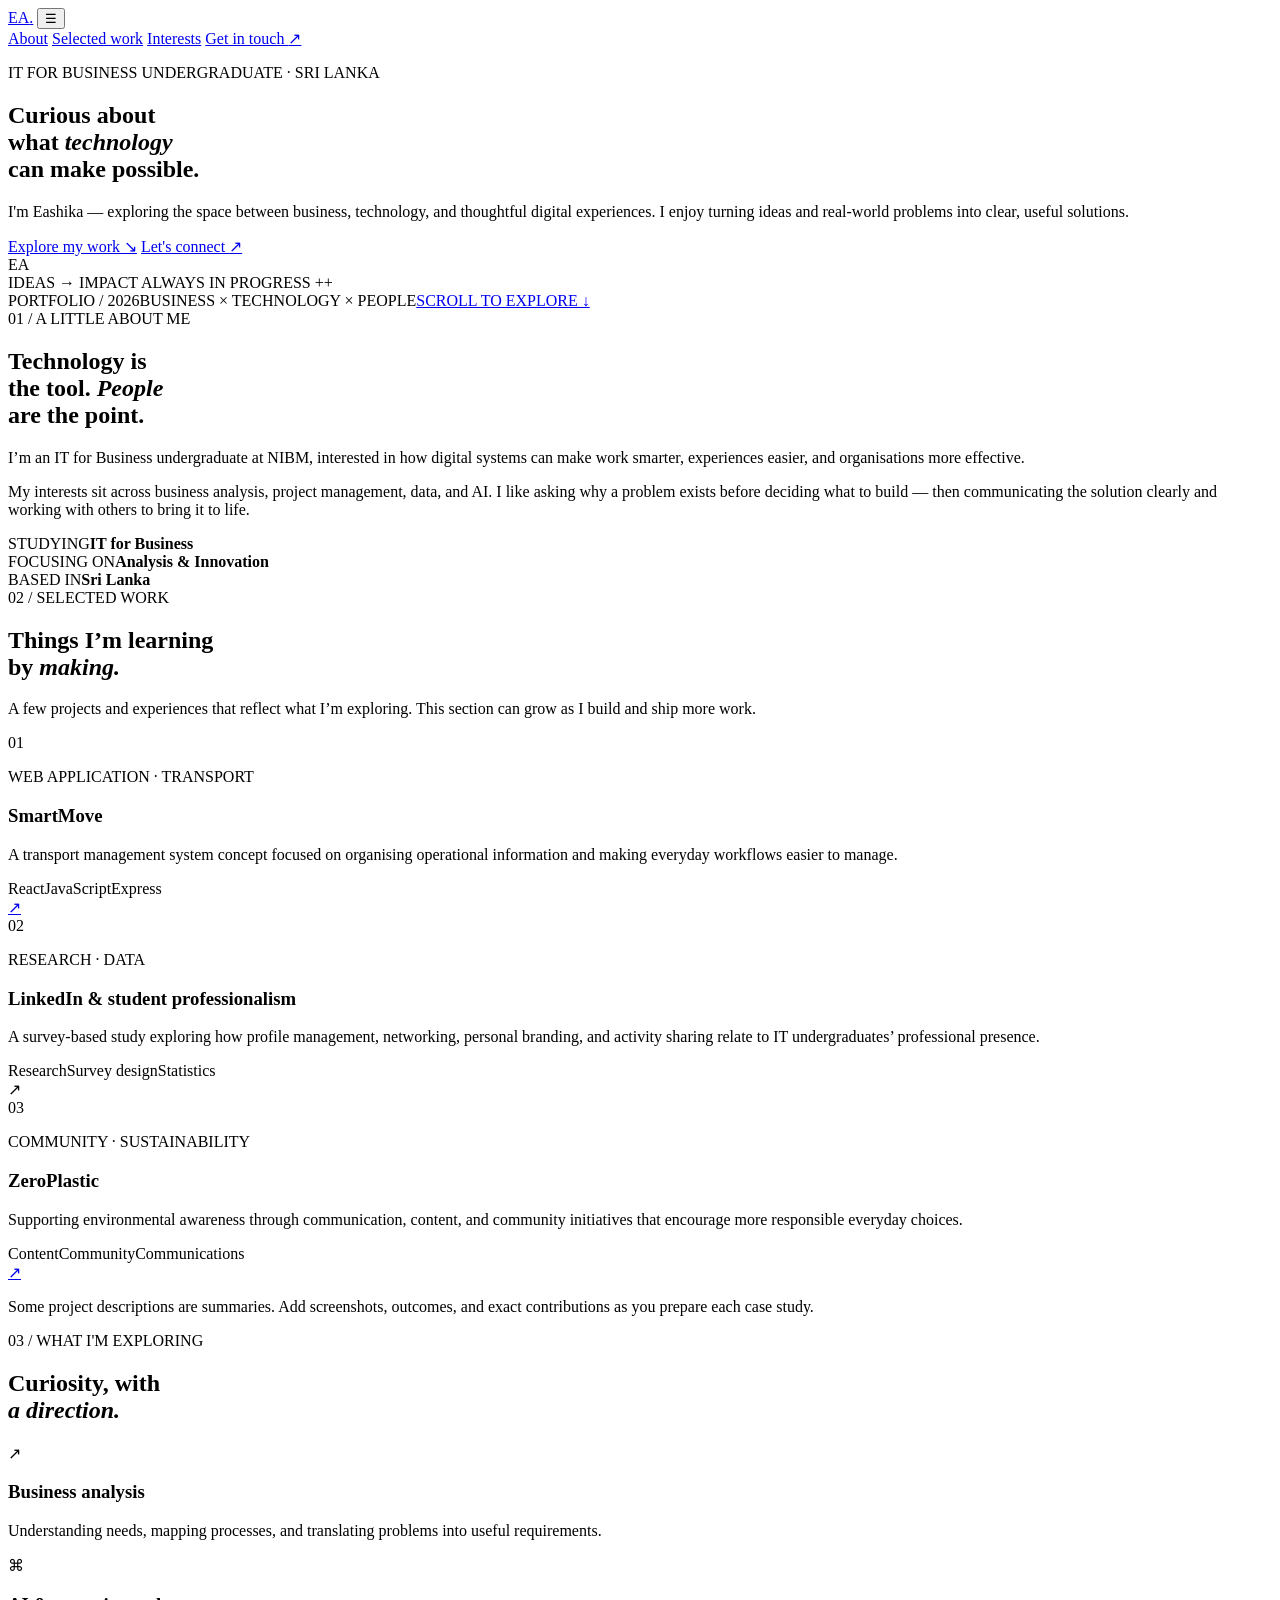
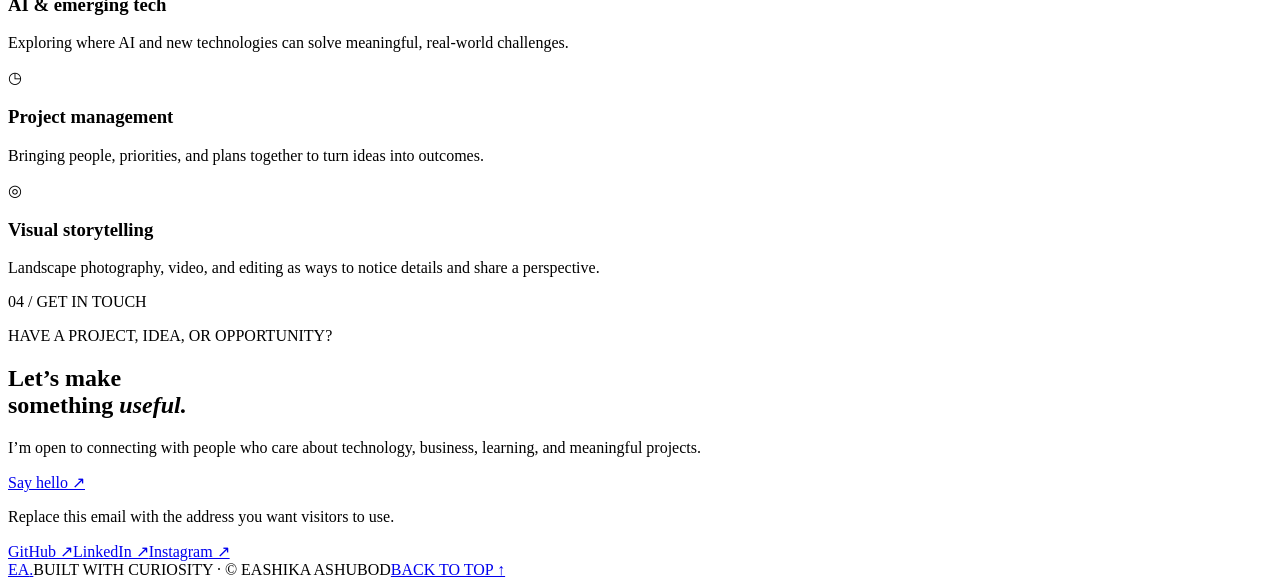
==== index.html @ b68f8e6a "Create portfolio homepage" ====
<!doctype html>
<html lang="en">
<head>
  <meta charset="UTF-8" />
  <meta name="viewport" content="width=device-width, initial-scale=1.0" />
  <meta name="theme-color" content="#101010" />
  <meta name="description" content="Eashika Ashubod — IT for Business undergraduate exploring business analysis, AI, project management, and digital experiences." />
  <title>Eashika Ashubod — Portfolio</title>
  <link rel="preconnect" href="https://fonts.googleapis.com">
  <link rel="preconnect" href="https://fonts.gstatic.com" crossorigin>
  <link href="https://fonts.googleapis.com/css2?family=DM+Mono:wght@400;500&family=Manrope:wght@400;500;600;700;800&display=swap" rel="stylesheet">
  <link rel="stylesheet" href="style.css" />
</head>
<body>
  <header class="site-header">
    <a class="brand" href="#home" aria-label="Eashika Ashubod home">EA<span>.</span></a>
    <button class="menu-toggle" aria-label="Toggle navigation" aria-expanded="false">☰</button>
    <nav class="nav" aria-label="Main navigation">
      <a href="#about">About</a>
      <a href="#work">Selected work</a>
      <a href="#interests">Interests</a>
      <a class="nav-contact" href="#contact">Get in touch <span>↗</span></a>
    </nav>
  </header>

  <main>
    <section class="hero section" id="home">
      <div class="hero-copy">
        <p class="eyebrow"><span class="status-dot"></span> IT FOR BUSINESS UNDERGRADUATE · SRI LANKA</p>
        <h1>Curious about<br>what <em>technology</em><br>can make possible.</h1>
        <p class="hero-intro">I'm Eashika — exploring the space between business, technology, and thoughtful digital experiences. I enjoy turning ideas and real-world problems into clear, useful solutions.</p>
        <div class="hero-actions">
          <a class="button button-light" href="#work">Explore my work <span>↘</span></a>
          <a class="text-link" href="#contact">Let's connect <span>↗</span></a>
        </div>
      </div>
      <div class="hero-visual" aria-label="Abstract graphic representing ideas and technology">
        <div class="visual-grid"></div>
        <div class="orbit orbit-one"></div>
        <div class="orbit orbit-two"></div>
        <div class="visual-core"><span>EA</span></div>
        <span class="visual-label label-top">IDEAS → IMPACT</span>
        <span class="visual-label label-bottom">ALWAYS IN PROGRESS</span>
        <span class="cross cross-a">+</span><span class="cross cross-b">+</span>
      </div>
      <div class="hero-footer"><span>PORTFOLIO / 2026</span><span>BUSINESS × TECHNOLOGY × PEOPLE</span><a href="#about">SCROLL TO EXPLORE ↓</a></div>
    </section>

    <section class="about section" id="about">
      <div class="section-kicker"><span>01</span> / A LITTLE ABOUT ME</div>
      <div class="about-layout">
        <h2>Technology is<br>the tool. <em>People</em><br>are the point.</h2>
        <div class="about-text">
          <p class="lead">I’m an IT for Business undergraduate at NIBM, interested in how digital systems can make work smarter, experiences easier, and organisations more effective.</p>
          <p>My interests sit across business analysis, project management, data, and AI. I like asking why a problem exists before deciding what to build — then communicating the solution clearly and working with others to bring it to life.</p>
          <div class="facts">
            <div><span>STUDYING</span><strong>IT for Business</strong></div>
            <div><span>FOCUSING ON</span><strong>Analysis &amp; Innovation</strong></div>
            <div><span>BASED IN</span><strong>Sri Lanka</strong></div>
          </div>
        </div>
      </div>
    </section>

    <section class="work section" id="work">
      <div class="section-kicker"><span>02</span> / SELECTED WORK</div>
      <div class="section-heading">
        <h2>Things I’m learning<br>by <em>making.</em></h2>
        <p>A few projects and experiences that reflect what I’m exploring. This section can grow as I build and ship more work.</p>
      </div>
      <div class="project-list">
        <article class="project">
          <div class="project-number">01</div>
          <div class="project-content"><p class="project-type">WEB APPLICATION · TRANSPORT</p><h3>SmartMove</h3><p>A transport management system concept focused on organising operational information and making everyday workflows easier to manage.</p><div class="tags"><span>React</span><span>JavaScript</span><span>Express</span></div></div>
          <a class="project-link" href="https://github.com/Eashikaashu/SMART-MOVE" target="_blank" rel="noreferrer" aria-label="View SmartMove on GitHub">↗</a>
        </article>
        <article class="project">
          <div class="project-number">02</div>
          <div class="project-content"><p class="project-type">RESEARCH · DATA</p><h3>LinkedIn &amp; student professionalism</h3><p>A survey-based study exploring how profile management, networking, personal branding, and activity sharing relate to IT undergraduates’ professional presence.</p><div class="tags"><span>Research</span><span>Survey design</span><span>Statistics</span></div></div>
          <span class="project-link project-mark" aria-hidden="true">↗</span>
        </article>
        <article class="project">
          <div class="project-number">03</div>
          <div class="project-content"><p class="project-type">COMMUNITY · SUSTAINABILITY</p><h3>ZeroPlastic</h3><p>Supporting environmental awareness through communication, content, and community initiatives that encourage more responsible everyday choices.</p><div class="tags"><span>Content</span><span>Community</span><span>Communications</span></div></div>
          <a class="project-link" href="https://www.linkedin.com/" target="_blank" rel="noreferrer" aria-label="Visit LinkedIn">↗</a>
        </article>
      </div>
      <p class="small-note">Some project descriptions are summaries. Add screenshots, outcomes, and exact contributions as you prepare each case study.</p>
    </section>

    <section class="interests section" id="interests">
      <div class="section-kicker"><span>03</span> / WHAT I'M EXPLORING</div>
      <h2>Curiosity, with<br><em>a direction.</em></h2>
      <div class="interest-grid">
        <article><span class="interest-icon">↗</span><h3>Business analysis</h3><p>Understanding needs, mapping processes, and translating problems into useful requirements.</p></article>
        <article><span class="interest-icon">⌘</span><h3>AI &amp; emerging tech</h3><p>Exploring where AI and new technologies can solve meaningful, real-world challenges.</p></article>
        <article><span class="interest-icon">◷</span><h3>Project management</h3><p>Bringing people, priorities, and plans together to turn ideas into outcomes.</p></article>
        <article><span class="interest-icon">◎</span><h3>Visual storytelling</h3><p>Landscape photography, video, and editing as ways to notice details and share a perspective.</p></article>
      </div>
    </section>

    <section class="contact section" id="contact">
      <div class="section-kicker"><span>04</span> / GET IN TOUCH</div>
      <div class="contact-main"><p class="eyebrow">HAVE A PROJECT, IDEA, OR OPPORTUNITY?</p><h2>Let’s make<br>something <em>useful.</em></h2><p>I’m open to connecting with people who care about technology, business, learning, and meaningful projects.</p><a class="button button-light" href="mailto:hello@ashubod.me">Say hello <span>↗</span></a><p class="small-note">Replace this email with the address you want visitors to use.</p></div>
      <div class="social-links"><a href="https://github.com/Eashikaashu" target="_blank" rel="noreferrer">GitHub ↗</a><a href="https://www.linkedin.com/" target="_blank" rel="noreferrer">LinkedIn ↗</a><a href="https://www.instagram.com/" target="_blank" rel="noreferrer">Instagram ↗</a></div>
    </section>
  </main>
  <footer class="footer"><a class="brand" href="#home">EA<span>.</span></a><span>BUILT WITH CURIOSITY · © <span id="year"></span> EASHIKA ASHUBOD</span><a href="#home">BACK TO TOP ↑</a></footer>
  <script src="script.js"></script>
</body>
</html>
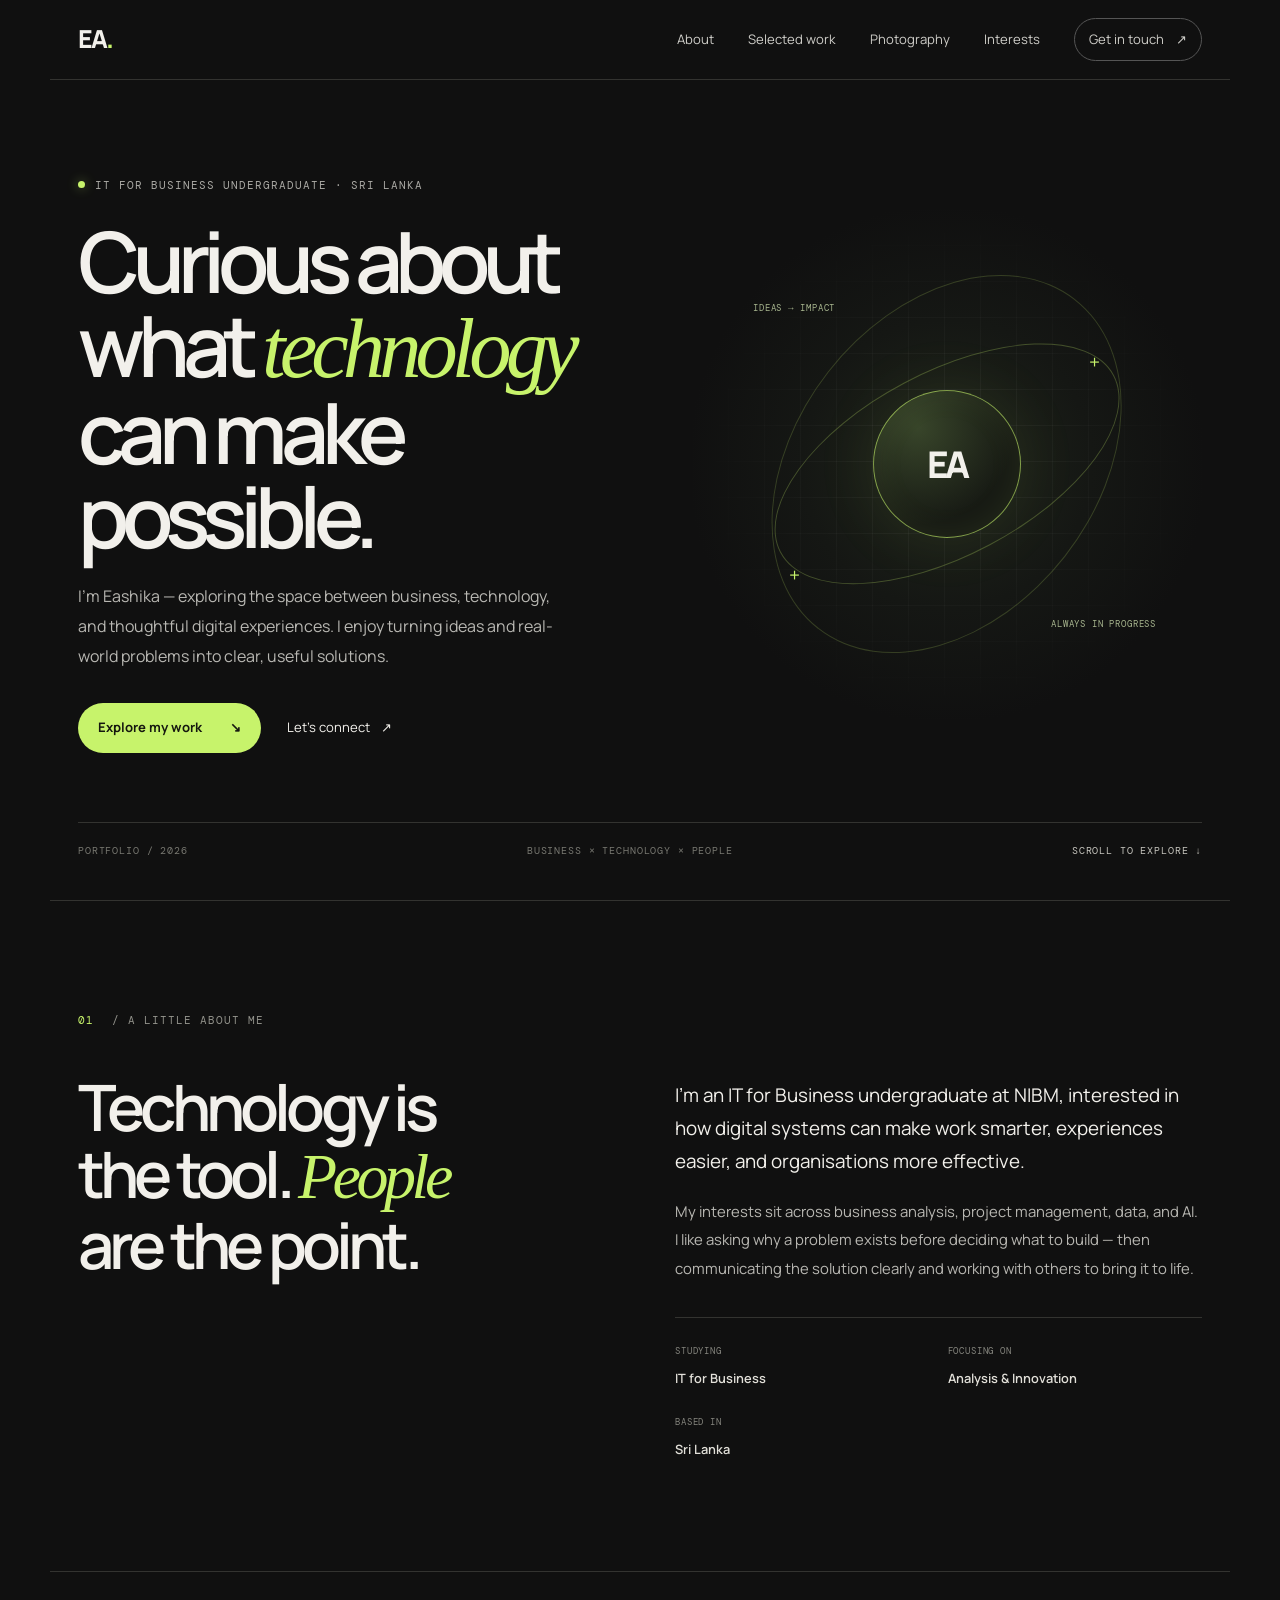
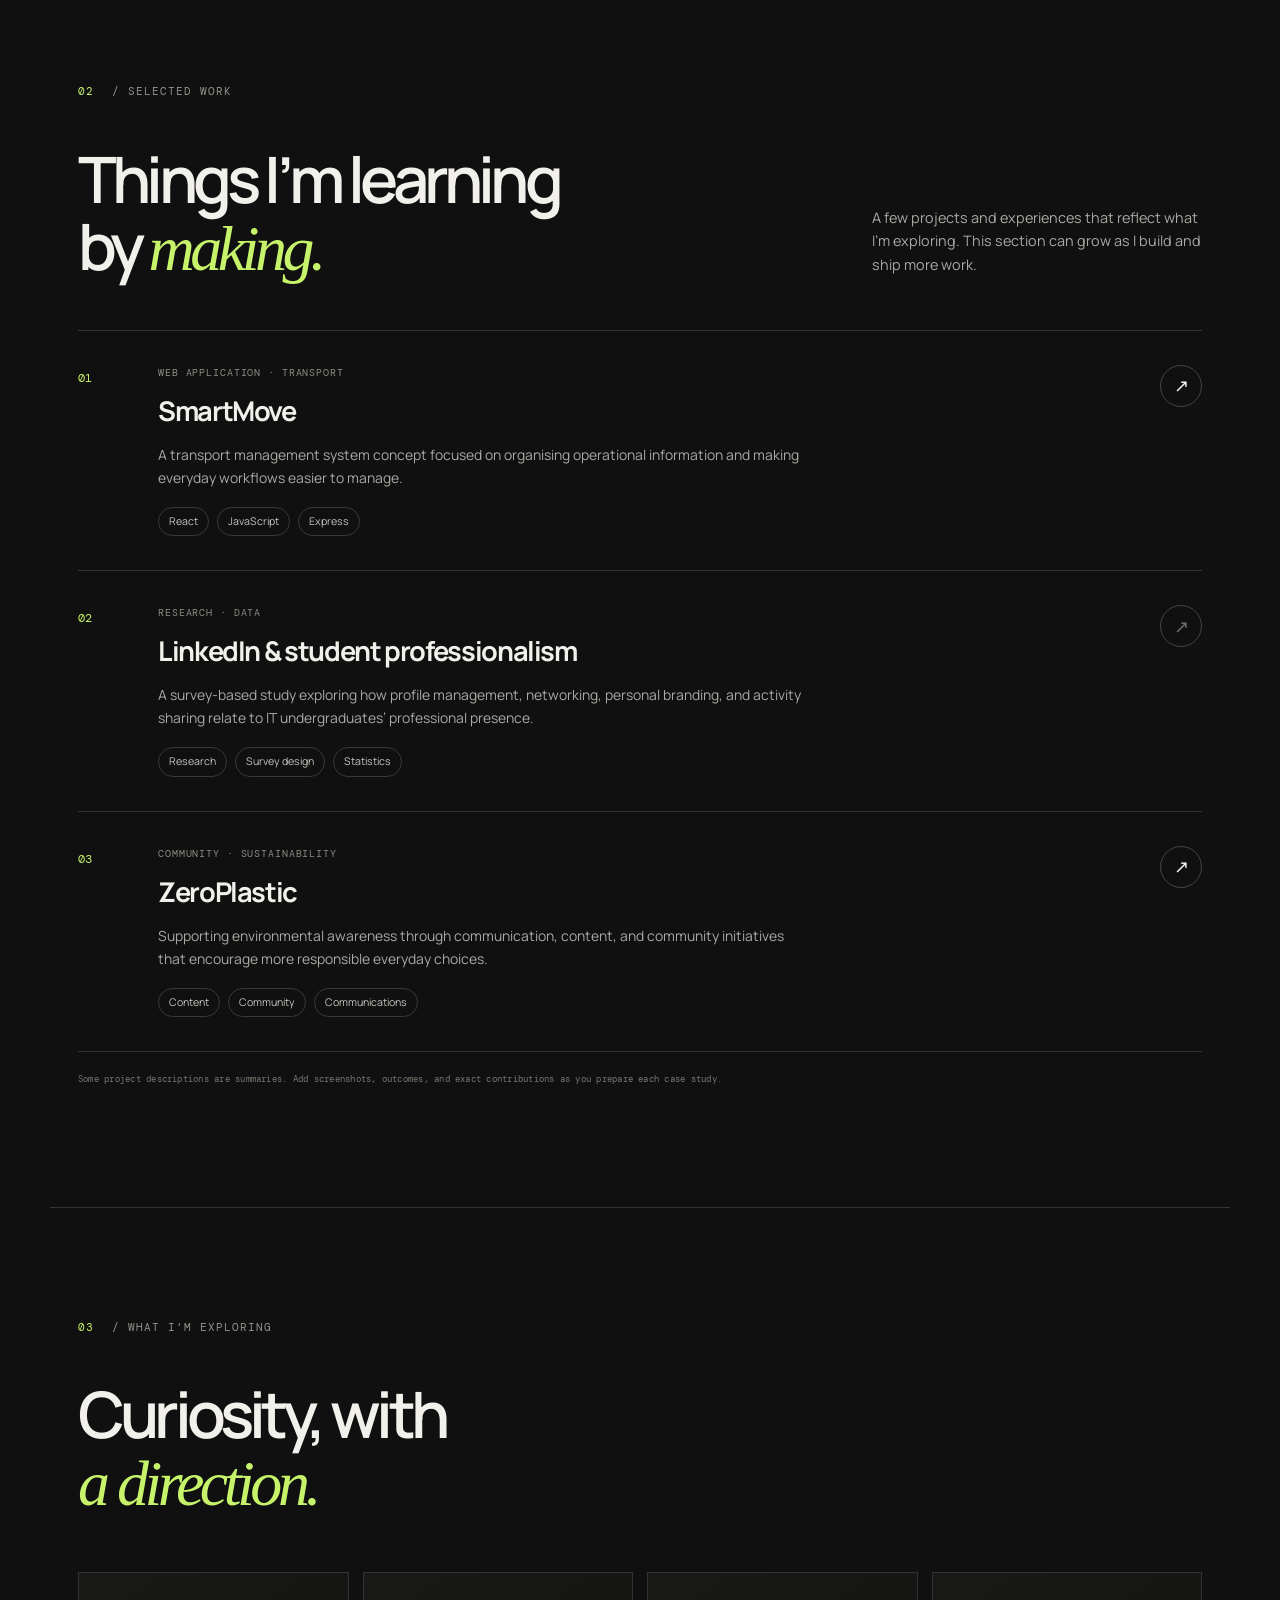
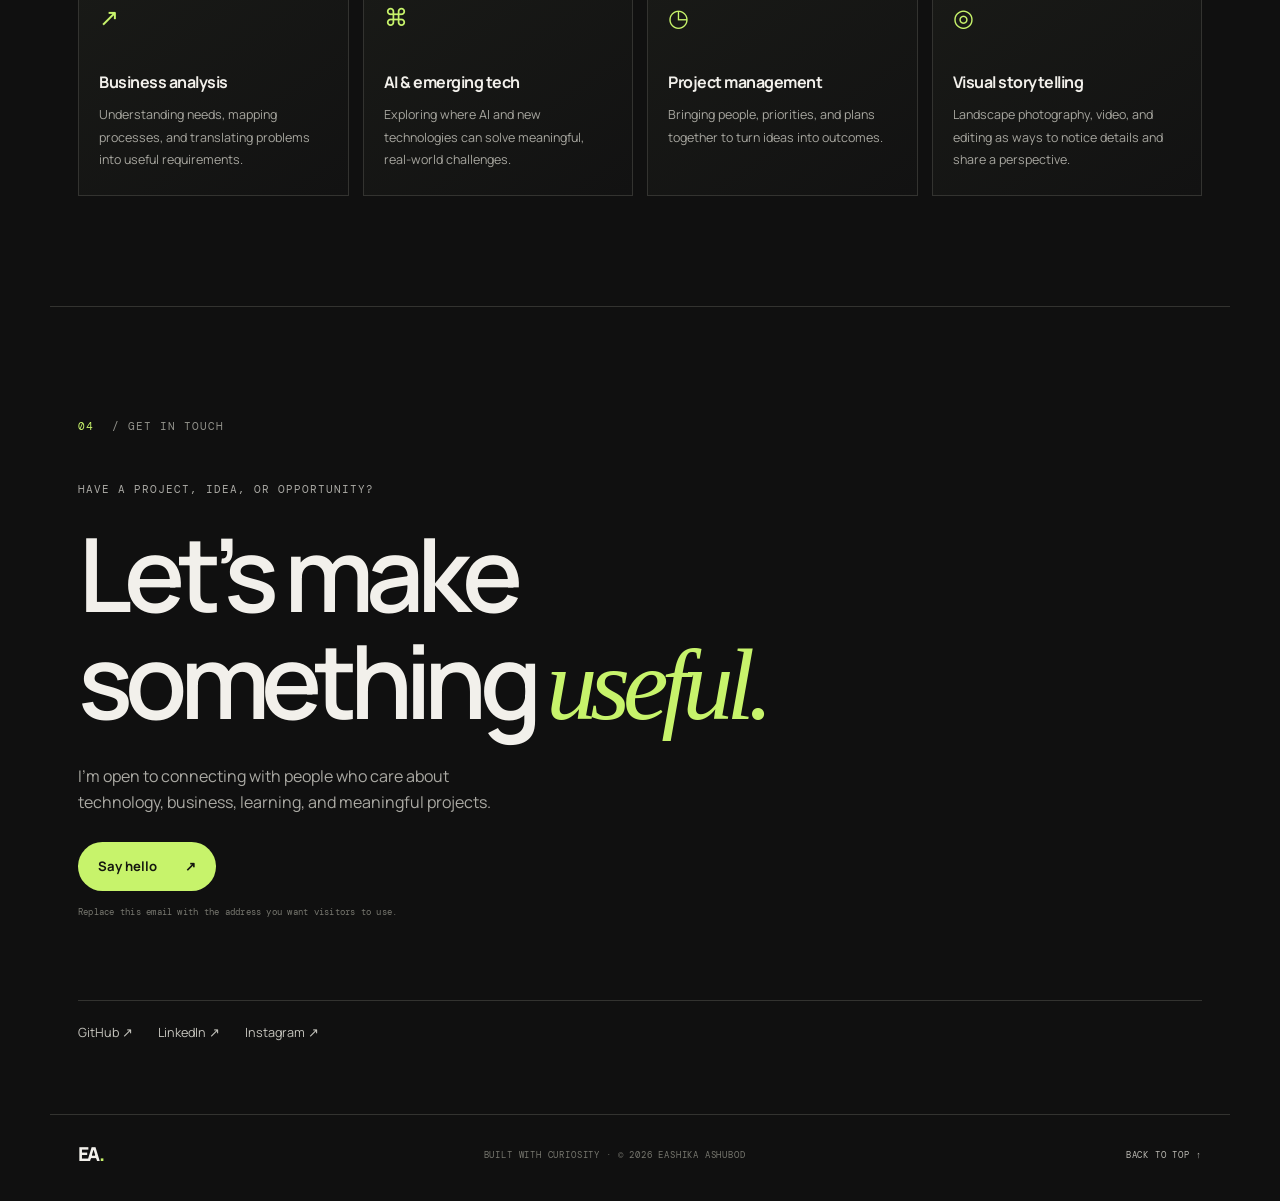
==== commit 3713b7cc: "Add photography to main navigation" ====
--- a/index.html
+++ b/index.html
@@ -18,6 +18,7 @@
     <nav class="nav" aria-label="Main navigation">
       <a href="#about">About</a>
       <a href="#work">Selected work</a>
+      <a href="photography.html">Photography</a>
       <a href="#interests">Interests</a>
       <a class="nav-contact" href="#contact">Get in touch <span>↗</span></a>
     </nav>
--- a/style.css
+++ b/style.css
@@ -0,0 +1 @@
+:root{--bg:#101010;--panel:#171717;--text:#f2f0eb;--muted:#aaa9a4;--line:#333330;--accent:#c7f36b;--max:1180px}*{box-sizing:border-box}html{scroll-behavior:smooth;scroll-padding-top:90px}body{margin:0;background:var(--bg);color:var(--text);font-family:Manrope,Arial,sans-serif;line-height:1.65;-webkit-font-smoothing:antialiased}a{color:inherit;text-decoration:none}button{font:inherit}.site-header{height:80px;max-width:var(--max);padding:0 28px;margin:auto;display:flex;align-items:center;justify-content:space-between;border-bottom:1px solid var(--line)}.brand{font-size:1.55rem;font-weight:800;letter-spacing:-.08em}.brand span{color:var(--accent)}.nav{display:flex;align-items:center;gap:34px;font-size:.82rem;color:#cecdc8}.nav a:hover,.text-link:hover,.social-links a:hover{color:var(--accent)}.nav-contact{border:1px solid #555;padding:10px 14px;border-radius:99px}.nav-contact span{padding-left:9px}.menu-toggle{display:none;background:transparent;border:0;color:var(--text);font-size:1.5rem}.section{max-width:var(--max);margin:0 auto;padding:110px 28px}.hero{min-height:calc(100vh - 80px);padding-top:85px;padding-bottom:30px;display:grid;grid-template-columns:1.05fr .95fr;align-items:center;column-gap:50px;position:relative}.eyebrow,.section-kicker,.project-type,.visual-label,.hero-footer,.facts span,.footer,.small-note{font-family:"DM Mono",monospace;font-size:.69rem;letter-spacing:.09em}.eyebrow{color:var(--muted);display:flex;align-items:center;gap:10px}.status-dot{width:7px;height:7px;border-radius:50%;background:var(--accent);box-shadow:0 0 12px #c7f36b77}h1,h2,h3,p{margin-top:0}h1{font-size:clamp(3.6rem,6.6vw,6.65rem);letter-spacing:-.085em;line-height:.99;font-weight:600;margin:25px 0}.hero h1 em,h2 em{font-family:Georgia,serif;font-weight:400;color:var(--accent);letter-spacing:-.07em}.hero-intro{max-width:485px;color:#b8b7b2;font-size:1rem;line-height:1.85}.hero-actions{display:flex;gap:26px;align-items:center;margin-top:32px}.button{display:inline-flex;align-items:center;gap:28px;border-radius:99px;padding:14px 20px;font-weight:700;font-size:.82rem;transition:transform .2s,background .2s}.button:hover{transform:translateY(-3px)}.button-light{background:var(--accent);color:#15170f}.button-light:hover{background:#d7ff91}.text-link{font-size:.82rem}.text-link span{padding-left:8px}.hero-visual{aspect-ratio:1/1;position:relative;display:grid;place-items:center;overflow:hidden;background:radial-gradient(ellipse at center,#20261b 0%,#151714 40%,#101010 72%);min-height:340px}.visual-grid{position:absolute;inset:0;background-image:linear-gradient(#ffffff0a 1px,transparent 1px),linear-gradient(90deg,#ffffff0a 1px,transparent 1px);background-size:36px 36px;mask-image:radial-gradient(ellipse,#000 20%,transparent 72%)}.orbit{position:absolute;border:1px solid #c7f36b42;border-radius:50%;transform:rotate(-28deg)}.orbit-one{width:74%;height:36%}.orbit-two{width:59%;height:82%;transform:rotate(38deg);border-color:#c7f36b30}.visual-core{width:148px;height:148px;border-radius:50%;display:grid;place-items:center;border:1px solid #c7f36b99;background:radial-gradient(circle at 30% 25%,#38452a,#171a14 65%);box-shadow:0 0 70px #c7f36b13,inset 0 0 32px #c7f36b12;z-index:1}.visual-core span{font-size:2.3rem;font-weight:800;letter-spacing:-.1em}.visual-label{position:absolute;color:#a7b58e;font-size:.58rem}.label-top{top:18%;left:12%}.label-bottom{right:9%;bottom:17%}.cross{position:absolute;color:var(--accent);font-size:1.2rem}.cross-a{top:27%;right:20%}.cross-b{bottom:25%;left:19%}.hero-footer{grid-column:1/-1;display:flex;justify-content:space-between;border-top:1px solid var(--line);padding-top:20px;margin-top:48px;color:#777770;font-size:.6rem}.hero-footer a{color:#c5c4bd}.section-kicker{color:#92928b;margin-bottom:44px}.section-kicker span{color:var(--accent);margin-right:10px}.about{border-top:1px solid var(--line)}.about-layout{display:grid;grid-template-columns:1fr 1fr;gap:70px}.about h2,.section-heading h2,.interests h2,.contact h2{font-size:clamp(2.8rem,5vw,4.8rem);letter-spacing:-.075em;line-height:1.05;font-weight:600;margin:0}.about-text{padding-top:6px;color:#b8b7b2;font-size:.93rem;line-height:1.9}.about-text .lead{font-size:1.18rem;color:var(--text);line-height:1.75}.facts{display:grid;grid-template-columns:1fr 1fr;gap:24px 18px;margin-top:35px;border-top:1px solid var(--line);padding-top:25px}.facts div{display:flex;flex-direction:column;gap:5px}.facts span{font-size:.59rem;color:#85857e}.facts strong{font-size:.8rem;font-weight:600;color:#e2e0d9}.work{border-top:1px solid var(--line)}.section-heading{display:flex;justify-content:space-between;align-items:end;gap:40px;margin-bottom:48px}.section-heading p{max-width:330px;color:var(--muted);font-size:.9rem;margin-bottom:5px}.project{display:grid;grid-template-columns:55px 1fr 48px;gap:25px;padding:34px 0;border-top:1px solid var(--line);align-items:start}.project:last-child{border-bottom:1px solid var(--line)}.project-number{font-family:"DM Mono",monospace;color:var(--accent);font-size:.73rem;padding-top:4px}.project-type{color:#8d8d85;font-size:.61rem;margin-bottom:8px}.project h3{font-size:1.7rem;letter-spacing:-.05em;margin-bottom:10px}.project-content>p:not(.project-type){color:#aaa9a3;max-width:650px;font-size:.87rem}.tags{display:flex;gap:8px;flex-wrap:wrap;margin-top:17px}.tags span{border:1px solid #393936;border-radius:99px;padding:5px 10px;font-size:.66rem;color:#c6c5bf}.project-link{justify-self:end;display:grid;place-items:center;border:1px solid #444;border-radius:50%;width:42px;height:42px;font-size:1.1rem;transition:all .2s}.project-link:hover{background:var(--accent);color:#101010;border-color:var(--accent)}.project-mark{color:#6f6f68}.small-note{color:#77776f;font-size:.59rem;letter-spacing:.025em;line-height:1.7;margin-top:19px}.interests{border-top:1px solid var(--line)}.interests h2{margin-bottom:55px}.interest-grid{display:grid;grid-template-columns:repeat(4,1fr);gap:14px}.interest-grid article{min-height:220px;padding:24px 20px;border:1px solid var(--line);background:linear-gradient(145deg,#191a17,#121212);transition:transform .2s,border-color .2s}.interest-grid article:hover{transform:translateY(-5px);border-color:#7e9658}.interest-icon{color:var(--accent);font-size:1.5rem}.interest-grid h3{font-size:1rem;margin:32px 0 9px;letter-spacing:-.03em}.interest-grid p{color:#a7a69f;font-size:.78rem;line-height:1.8;margin-bottom:0}.contact{border-top:1px solid var(--line);padding-bottom:70px}.contact-main{max-width:700px}.contact-main .eyebrow{margin-bottom:22px}.contact h2{font-size:clamp(3.6rem,8vw,7rem);margin-bottom:24px}.contact-main>p:not(.eyebrow):not(.small-note){color:#aaa9a3;max-width:430px;margin-bottom:26px}.contact .small-note{margin-top:13px}.social-links{display:flex;gap:25px;margin-top:80px;padding-top:22px;border-top:1px solid var(--line);font-size:.79rem;color:#c5c4bd}.footer{max-width:var(--max);margin:0 auto;padding:24px 28px 30px;border-top:1px solid var(--line);display:flex;justify-content:space-between;align-items:center;color:#77776f;font-size:.57rem}.footer .brand{font-family:Manrope,sans-serif;font-size:1.2rem;color:var(--text)}.footer>a:last-child{color:#bcbab4}@media(max-width:850px){.section{padding:82px 25px}.hero{padding-top:65px;grid-template-columns:1fr  .8fr;gap:20px}.hero h1{font-size:clamp(3.4rem,7vw,5rem)}.hero-visual{min-height:270px}.visual-core{width:110px;height:110px}.visual-core span{font-size:1.8rem}.about-layout{gap:35px}.interest-grid{grid-template-columns:repeat(2,1fr)}.section-heading{align-items:start;flex-direction:column;gap:18px}}@media(max-width:620px){.site-header{height:70px;padding:0 20px;position:relative}.menu-toggle{display:block}.nav{display:none;position:absolute;z-index:5;top:69px;left:0;right:0;padding:18px 20px 24px;background:#151515;border-bottom:1px solid var(--line);flex-direction:column;align-items:stretch;gap:17px}.nav.is-open{display:flex}.nav-contact{text-align:center}.section{padding:68px 20px}.hero{display:flex;flex-direction:column;align-items:stretch;min-height:auto;padding-top:58px}.hero h1{font-size:clamp(3.5rem,13vw,5.5rem)}.hero-intro{font-size:.92rem}.hero-visual{min-height:300px;margin-top:25px}.hero-footer{gap:12px;flex-wrap:wrap;margin-top:38px;font-size:.53rem}.hero-footer span:nth-child(2){display:none}.about-layout{grid-template-columns:1fr;gap:26px}.about h2,.section-heading h2,.interests h2{font-size:3.2rem}.facts{grid-template-columns:1fr 1fr}.project{grid-template-columns:28px 1fr 34px;gap:12px;padding:28px 0}.project h3{font-size:1.4rem}.project-link{width:34px;height:34px}.interest-grid{gap:10px}.interest-grid article{min-height:225px;padding:18px 14px}.interest-grid h3{font-size:.91rem;margin-top:25px}.contact h2{font-size:clamp(3.4rem,14vw,5.3rem)}.social-links{flex-wrap:wrap;gap:18px;margin-top:55px}.footer{padding:22px 20px;gap:12px;flex-wrap:wrap}.footer>span{order:3;width:100%}}@media(prefers-reduced-motion:reduce){*,*::before,*::after{scroll-behavior:auto!important;transition:none!important}}
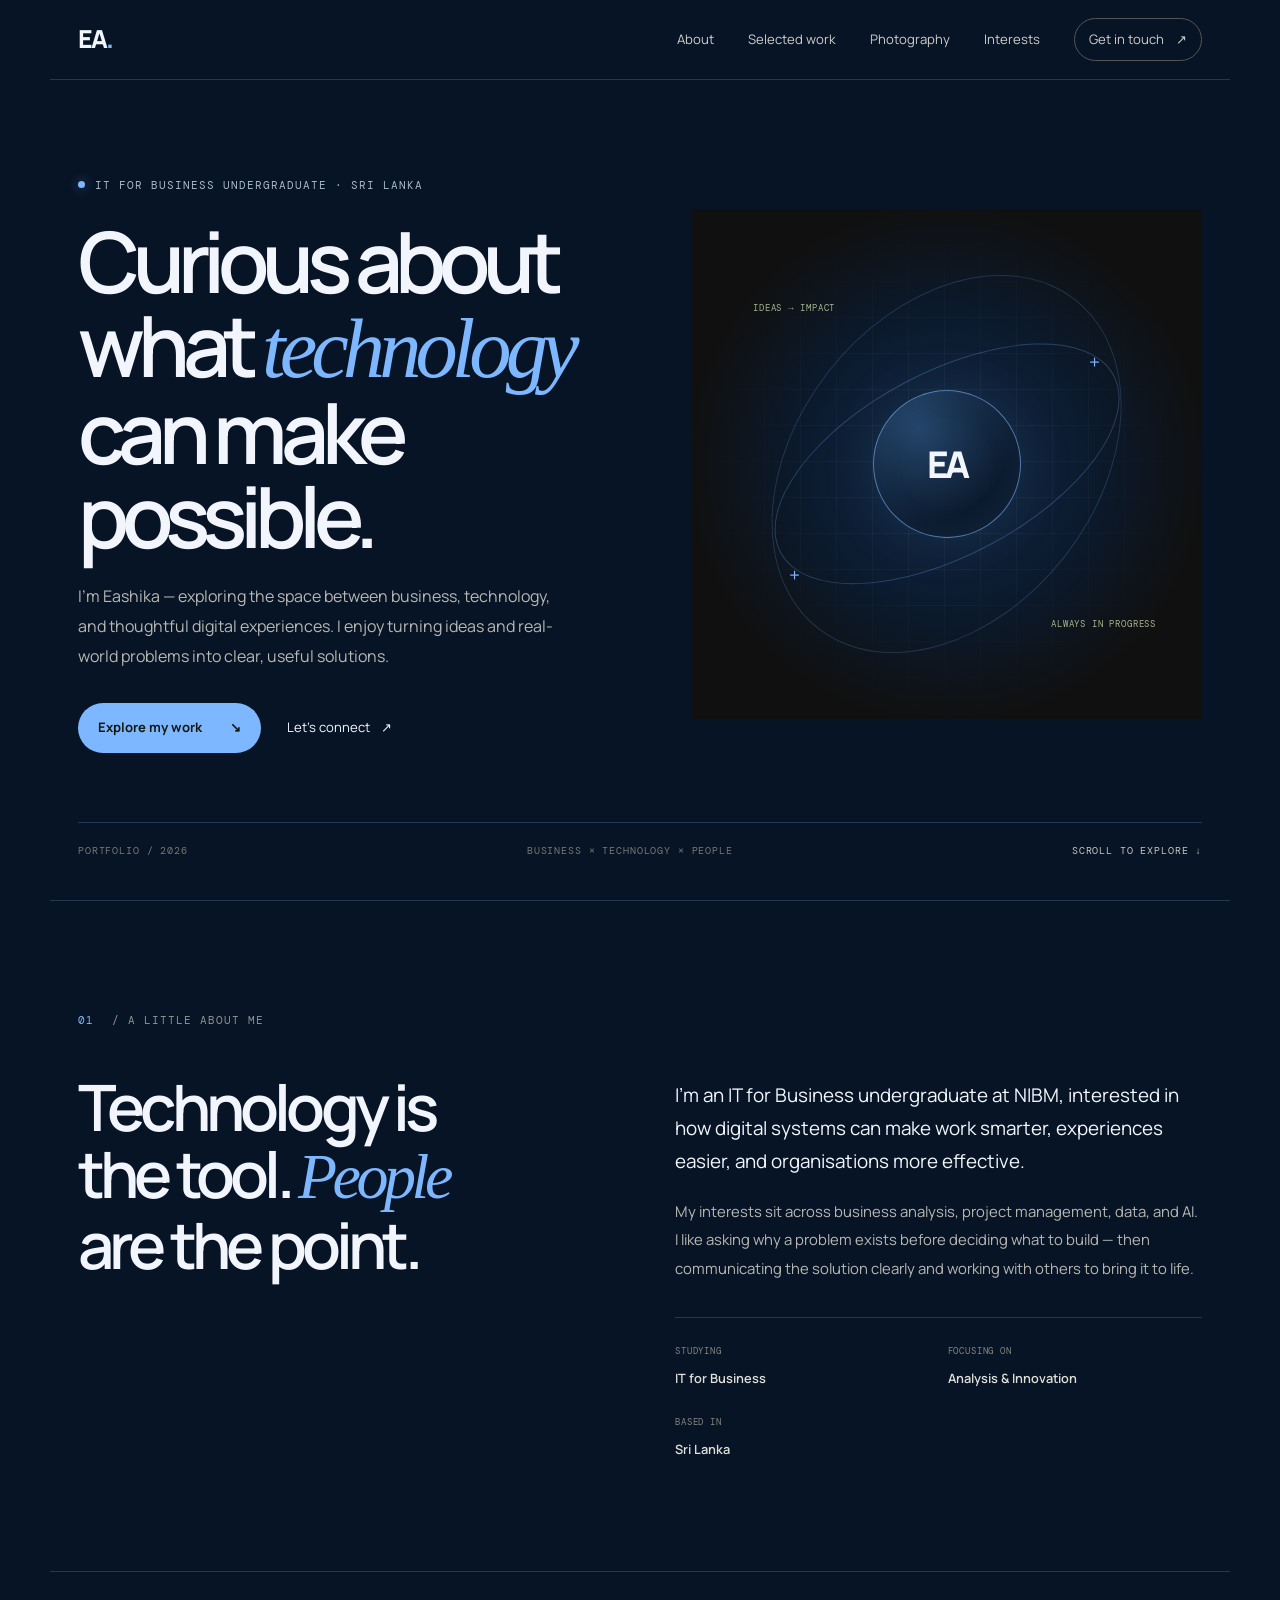
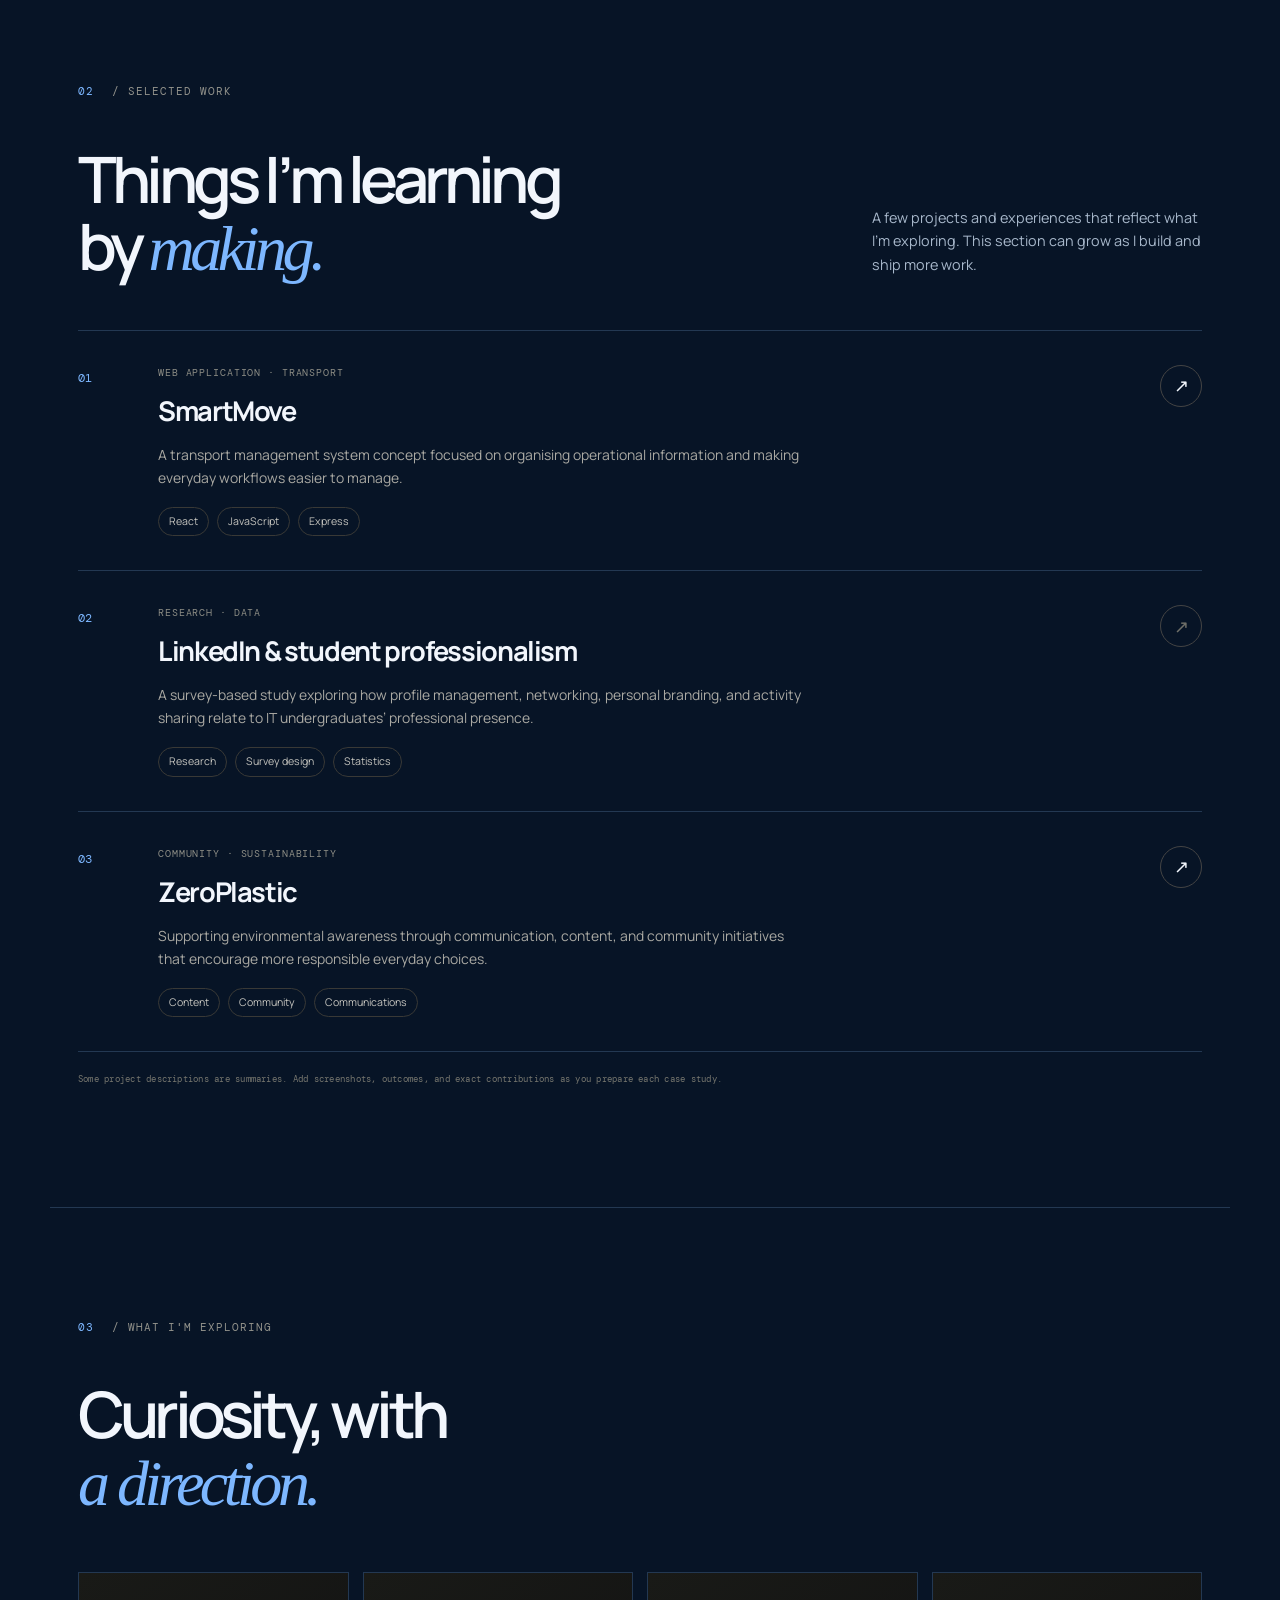
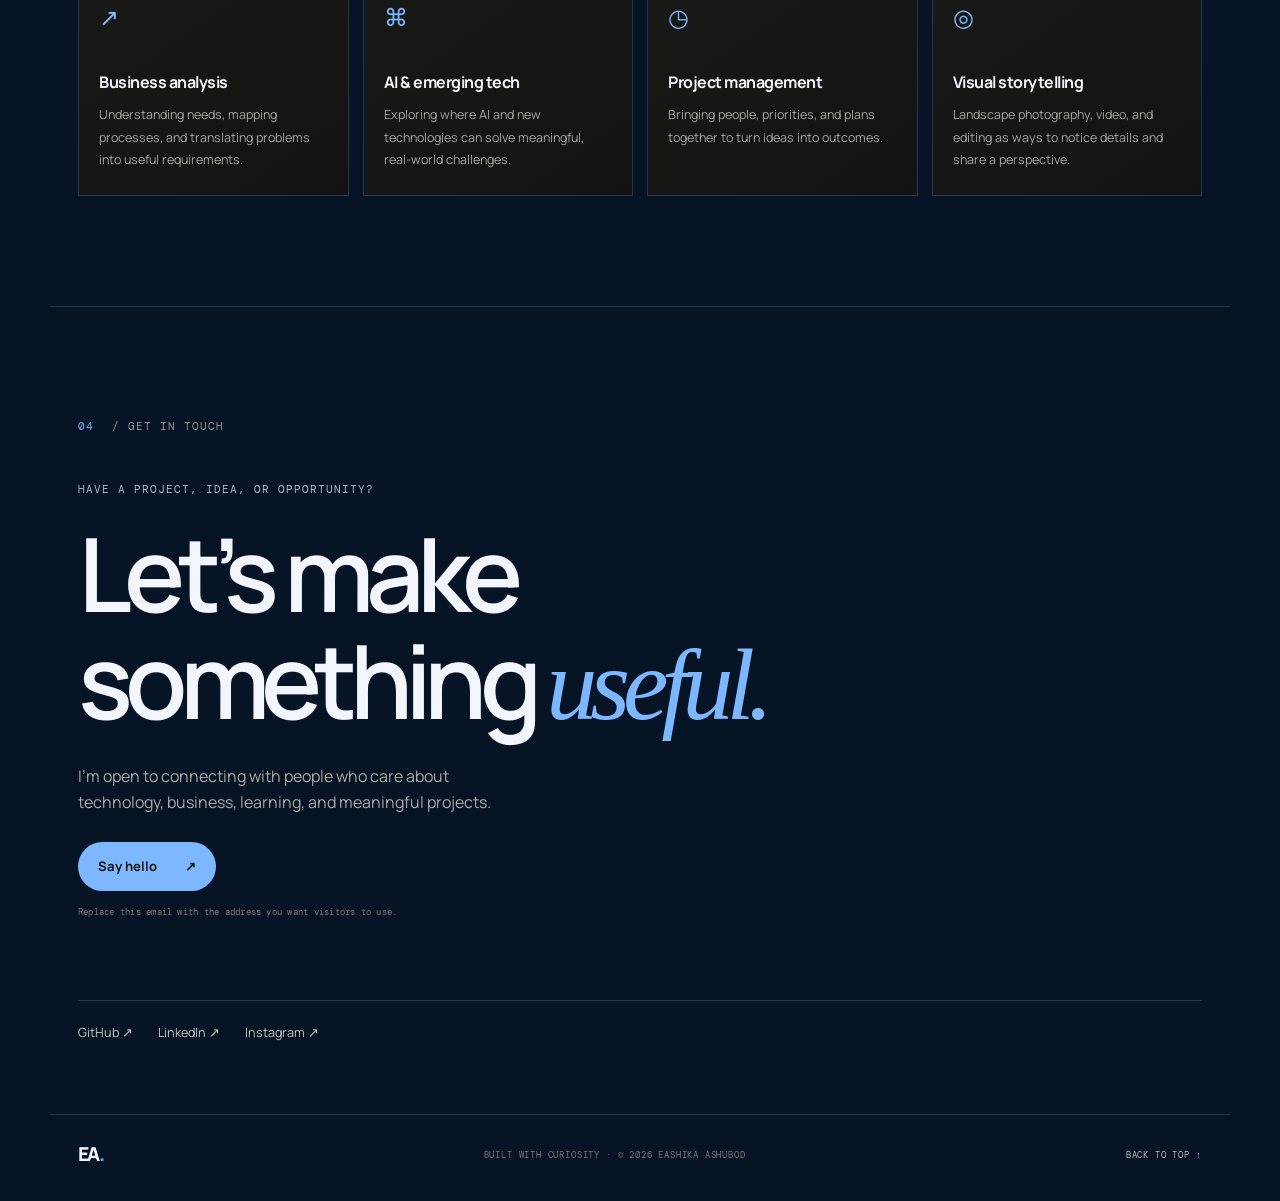
==== commit 1cffac09: "Update homepage theme color to navy blue" ====
--- a/index.html
+++ b/index.html
@@ -3,7 +3,7 @@
 <head>
   <meta charset="UTF-8" />
   <meta name="viewport" content="width=device-width, initial-scale=1.0" />
-  <meta name="theme-color" content="#101010" />
+  <meta name="theme-color" content="#071426" />
   <meta name="description" content="Eashika Ashubod — IT for Business undergraduate exploring business analysis, AI, project management, and digital experiences." />
   <title>Eashika Ashubod — Portfolio</title>
   <link rel="preconnect" href="https://fonts.googleapis.com">
--- a/style.css
+++ b/style.css
@@ -1 +1 @@
-:root{--bg:#101010;--panel:#171717;--text:#f2f0eb;--muted:#aaa9a4;--line:#333330;--accent:#c7f36b;--max:1180px}*{box-sizing:border-box}html{scroll-behavior:smooth;scroll-padding-top:90px}body{margin:0;background:var(--bg);color:var(--text);font-family:Manrope,Arial,sans-serif;line-height:1.65;-webkit-font-smoothing:antialiased}a{color:inherit;text-decoration:none}button{font:inherit}.site-header{height:80px;max-width:var(--max);padding:0 28px;margin:auto;display:flex;align-items:center;justify-content:space-between;border-bottom:1px solid var(--line)}.brand{font-size:1.55rem;font-weight:800;letter-spacing:-.08em}.brand span{color:var(--accent)}.nav{display:flex;align-items:center;gap:34px;font-size:.82rem;color:#cecdc8}.nav a:hover,.text-link:hover,.social-links a:hover{color:var(--accent)}.nav-contact{border:1px solid #555;padding:10px 14px;border-radius:99px}.nav-contact span{padding-left:9px}.menu-toggle{display:none;background:transparent;border:0;color:var(--text);font-size:1.5rem}.section{max-width:var(--max);margin:0 auto;padding:110px 28px}.hero{min-height:calc(100vh - 80px);padding-top:85px;padding-bottom:30px;display:grid;grid-template-columns:1.05fr .95fr;align-items:center;column-gap:50px;position:relative}.eyebrow,.section-kicker,.project-type,.visual-label,.hero-footer,.facts span,.footer,.small-note{font-family:"DM Mono",monospace;font-size:.69rem;letter-spacing:.09em}.eyebrow{color:var(--muted);display:flex;align-items:center;gap:10px}.status-dot{width:7px;height:7px;border-radius:50%;background:var(--accent);box-shadow:0 0 12px #c7f36b77}h1,h2,h3,p{margin-top:0}h1{font-size:clamp(3.6rem,6.6vw,6.65rem);letter-spacing:-.085em;line-height:.99;font-weight:600;margin:25px 0}.hero h1 em,h2 em{font-family:Georgia,serif;font-weight:400;color:var(--accent);letter-spacing:-.07em}.hero-intro{max-width:485px;color:#b8b7b2;font-size:1rem;line-height:1.85}.hero-actions{display:flex;gap:26px;align-items:center;margin-top:32px}.button{display:inline-flex;align-items:center;gap:28px;border-radius:99px;padding:14px 20px;font-weight:700;font-size:.82rem;transition:transform .2s,background .2s}.button:hover{transform:translateY(-3px)}.button-light{background:var(--accent);color:#15170f}.button-light:hover{background:#d7ff91}.text-link{font-size:.82rem}.text-link span{padding-left:8px}.hero-visual{aspect-ratio:1/1;position:relative;display:grid;place-items:center;overflow:hidden;background:radial-gradient(ellipse at center,#20261b 0%,#151714 40%,#101010 72%);min-height:340px}.visual-grid{position:absolute;inset:0;background-image:linear-gradient(#ffffff0a 1px,transparent 1px),linear-gradient(90deg,#ffffff0a 1px,transparent 1px);background-size:36px 36px;mask-image:radial-gradient(ellipse,#000 20%,transparent 72%)}.orbit{position:absolute;border:1px solid #c7f36b42;border-radius:50%;transform:rotate(-28deg)}.orbit-one{width:74%;height:36%}.orbit-two{width:59%;height:82%;transform:rotate(38deg);border-color:#c7f36b30}.visual-core{width:148px;height:148px;border-radius:50%;display:grid;place-items:center;border:1px solid #c7f36b99;background:radial-gradient(circle at 30% 25%,#38452a,#171a14 65%);box-shadow:0 0 70px #c7f36b13,inset 0 0 32px #c7f36b12;z-index:1}.visual-core span{font-size:2.3rem;font-weight:800;letter-spacing:-.1em}.visual-label{position:absolute;color:#a7b58e;font-size:.58rem}.label-top{top:18%;left:12%}.label-bottom{right:9%;bottom:17%}.cross{position:absolute;color:var(--accent);font-size:1.2rem}.cross-a{top:27%;right:20%}.cross-b{bottom:25%;left:19%}.hero-footer{grid-column:1/-1;display:flex;justify-content:space-between;border-top:1px solid var(--line);padding-top:20px;margin-top:48px;color:#777770;font-size:.6rem}.hero-footer a{color:#c5c4bd}.section-kicker{color:#92928b;margin-bottom:44px}.section-kicker span{color:var(--accent);margin-right:10px}.about{border-top:1px solid var(--line)}.about-layout{display:grid;grid-template-columns:1fr 1fr;gap:70px}.about h2,.section-heading h2,.interests h2,.contact h2{font-size:clamp(2.8rem,5vw,4.8rem);letter-spacing:-.075em;line-height:1.05;font-weight:600;margin:0}.about-text{padding-top:6px;color:#b8b7b2;font-size:.93rem;line-height:1.9}.about-text .lead{font-size:1.18rem;color:var(--text);line-height:1.75}.facts{display:grid;grid-template-columns:1fr 1fr;gap:24px 18px;margin-top:35px;border-top:1px solid var(--line);padding-top:25px}.facts div{display:flex;flex-direction:column;gap:5px}.facts span{font-size:.59rem;color:#85857e}.facts strong{font-size:.8rem;font-weight:600;color:#e2e0d9}.work{border-top:1px solid var(--line)}.section-heading{display:flex;justify-content:space-between;align-items:end;gap:40px;margin-bottom:48px}.section-heading p{max-width:330px;color:var(--muted);font-size:.9rem;margin-bottom:5px}.project{display:grid;grid-template-columns:55px 1fr 48px;gap:25px;padding:34px 0;border-top:1px solid var(--line);align-items:start}.project:last-child{border-bottom:1px solid var(--line)}.project-number{font-family:"DM Mono",monospace;color:var(--accent);font-size:.73rem;padding-top:4px}.project-type{color:#8d8d85;font-size:.61rem;margin-bottom:8px}.project h3{font-size:1.7rem;letter-spacing:-.05em;margin-bottom:10px}.project-content>p:not(.project-type){color:#aaa9a3;max-width:650px;font-size:.87rem}.tags{display:flex;gap:8px;flex-wrap:wrap;margin-top:17px}.tags span{border:1px solid #393936;border-radius:99px;padding:5px 10px;font-size:.66rem;color:#c6c5bf}.project-link{justify-self:end;display:grid;place-items:center;border:1px solid #444;border-radius:50%;width:42px;height:42px;font-size:1.1rem;transition:all .2s}.project-link:hover{background:var(--accent);color:#101010;border-color:var(--accent)}.project-mark{color:#6f6f68}.small-note{color:#77776f;font-size:.59rem;letter-spacing:.025em;line-height:1.7;margin-top:19px}.interests{border-top:1px solid var(--line)}.interests h2{margin-bottom:55px}.interest-grid{display:grid;grid-template-columns:repeat(4,1fr);gap:14px}.interest-grid article{min-height:220px;padding:24px 20px;border:1px solid var(--line);background:linear-gradient(145deg,#191a17,#121212);transition:transform .2s,border-color .2s}.interest-grid article:hover{transform:translateY(-5px);border-color:#7e9658}.interest-icon{color:var(--accent);font-size:1.5rem}.interest-grid h3{font-size:1rem;margin:32px 0 9px;letter-spacing:-.03em}.interest-grid p{color:#a7a69f;font-size:.78rem;line-height:1.8;margin-bottom:0}.contact{border-top:1px solid var(--line);padding-bottom:70px}.contact-main{max-width:700px}.contact-main .eyebrow{margin-bottom:22px}.contact h2{font-size:clamp(3.6rem,8vw,7rem);margin-bottom:24px}.contact-main>p:not(.eyebrow):not(.small-note){color:#aaa9a3;max-width:430px;margin-bottom:26px}.contact .small-note{margin-top:13px}.social-links{display:flex;gap:25px;margin-top:80px;padding-top:22px;border-top:1px solid var(--line);font-size:.79rem;color:#c5c4bd}.footer{max-width:var(--max);margin:0 auto;padding:24px 28px 30px;border-top:1px solid var(--line);display:flex;justify-content:space-between;align-items:center;color:#77776f;font-size:.57rem}.footer .brand{font-family:Manrope,sans-serif;font-size:1.2rem;color:var(--text)}.footer>a:last-child{color:#bcbab4}@media(max-width:850px){.section{padding:82px 25px}.hero{padding-top:65px;grid-template-columns:1fr  .8fr;gap:20px}.hero h1{font-size:clamp(3.4rem,7vw,5rem)}.hero-visual{min-height:270px}.visual-core{width:110px;height:110px}.visual-core span{font-size:1.8rem}.about-layout{gap:35px}.interest-grid{grid-template-columns:repeat(2,1fr)}.section-heading{align-items:start;flex-direction:column;gap:18px}}@media(max-width:620px){.site-header{height:70px;padding:0 20px;position:relative}.menu-toggle{display:block}.nav{display:none;position:absolute;z-index:5;top:69px;left:0;right:0;padding:18px 20px 24px;background:#151515;border-bottom:1px solid var(--line);flex-direction:column;align-items:stretch;gap:17px}.nav.is-open{display:flex}.nav-contact{text-align:center}.section{padding:68px 20px}.hero{display:flex;flex-direction:column;align-items:stretch;min-height:auto;padding-top:58px}.hero h1{font-size:clamp(3.5rem,13vw,5.5rem)}.hero-intro{font-size:.92rem}.hero-visual{min-height:300px;margin-top:25px}.hero-footer{gap:12px;flex-wrap:wrap;margin-top:38px;font-size:.53rem}.hero-footer span:nth-child(2){display:none}.about-layout{grid-template-columns:1fr;gap:26px}.about h2,.section-heading h2,.interests h2{font-size:3.2rem}.facts{grid-template-columns:1fr 1fr}.project{grid-template-columns:28px 1fr 34px;gap:12px;padding:28px 0}.project h3{font-size:1.4rem}.project-link{width:34px;height:34px}.interest-grid{gap:10px}.interest-grid article{min-height:225px;padding:18px 14px}.interest-grid h3{font-size:.91rem;margin-top:25px}.contact h2{font-size:clamp(3.4rem,14vw,5.3rem)}.social-links{flex-wrap:wrap;gap:18px;margin-top:55px}.footer{padding:22px 20px;gap:12px;flex-wrap:wrap}.footer>span{order:3;width:100%}}@media(prefers-reduced-motion:reduce){*,*::before,*::after{scroll-behavior:auto!important;transition:none!important}}+:root{--bg:#071426;--panel:#0d1f38;--text:#f2f6fc;--muted:#a8b8cb;--line:#233852;--accent:#7db7ff;--max:1180px}*{box-sizing:border-box}html{scroll-behavior:smooth;scroll-padding-top:90px}body{margin:0;background:var(--bg);color:var(--text);font-family:Manrope,Arial,sans-serif;line-height:1.65;-webkit-font-smoothing:antialiased}a{color:inherit;text-decoration:none}button{font:inherit}.site-header{height:80px;max-width:var(--max);padding:0 28px;margin:auto;display:flex;align-items:center;justify-content:space-between;border-bottom:1px solid var(--line)}.brand{font-size:1.55rem;font-weight:800;letter-spacing:-.08em}.brand span{color:var(--accent)}.nav{display:flex;align-items:center;gap:34px;font-size:.82rem;color:#cecdc8}.nav a:hover,.text-link:hover,.social-links a:hover{color:var(--accent)}.nav-contact{border:1px solid #555;padding:10px 14px;border-radius:99px}.nav-contact span{padding-left:9px}.menu-toggle{display:none;background:transparent;border:0;color:var(--text);font-size:1.5rem}.section{max-width:var(--max);margin:0 auto;padding:110px 28px}.hero{min-height:calc(100vh - 80px);padding-top:85px;padding-bottom:30px;display:grid;grid-template-columns:1.05fr .95fr;align-items:center;column-gap:50px;position:relative}.eyebrow,.section-kicker,.project-type,.visual-label,.hero-footer,.facts span,.footer,.small-note{font-family:"DM Mono",monospace;font-size:.69rem;letter-spacing:.09em}.eyebrow{color:var(--muted);display:flex;align-items:center;gap:10px}.status-dot{width:7px;height:7px;border-radius:50%;background:var(--accent);box-shadow:0 0 12px #7db7ff77}h1,h2,h3,p{margin-top:0}h1{font-size:clamp(3.6rem,6.6vw,6.65rem);letter-spacing:-.085em;line-height:.99;font-weight:600;margin:25px 0}.hero h1 em,h2 em{font-family:Georgia,serif;font-weight:400;color:var(--accent);letter-spacing:-.07em}.hero-intro{max-width:485px;color:#b8b7b2;font-size:1rem;line-height:1.85}.hero-actions{display:flex;gap:26px;align-items:center;margin-top:32px}.button{display:inline-flex;align-items:center;gap:28px;border-radius:99px;padding:14px 20px;font-weight:700;font-size:.82rem;transition:transform .2s,background .2s}.button:hover{transform:translateY(-3px)}.button-light{background:var(--accent);color:#15170f}.button-light:hover{background:#d7ff91}.text-link{font-size:.82rem}.text-link span{padding-left:8px}.hero-visual{aspect-ratio:1/1;position:relative;display:grid;place-items:center;overflow:hidden;background:radial-gradient(ellipse at center,#142b48 0%,#0b1a2e 40%,#101010 72%);min-height:340px}.visual-grid{position:absolute;inset:0;background-image:linear-gradient(#ffffff0a 1px,transparent 1px),linear-gradient(90deg,#ffffff0a 1px,transparent 1px);background-size:36px 36px;mask-image:radial-gradient(ellipse,#000 20%,transparent 72%)}.orbit{position:absolute;border:1px solid #7db7ff42;border-radius:50%;transform:rotate(-28deg)}.orbit-one{width:74%;height:36%}.orbit-two{width:59%;height:82%;transform:rotate(38deg);border-color:#7db7ff30}.visual-core{width:148px;height:148px;border-radius:50%;display:grid;place-items:center;border:1px solid #7db7ff99;background:radial-gradient(circle at 30% 25%,#24466b,#0b1a2e 65%);box-shadow:0 0 70px #7db7ff13,inset 0 0 32px #7db7ff12;z-index:1}.visual-core span{font-size:2.3rem;font-weight:800;letter-spacing:-.1em}.visual-label{position:absolute;color:#a7b58e;font-size:.58rem}.label-top{top:18%;left:12%}.label-bottom{right:9%;bottom:17%}.cross{position:absolute;color:var(--accent);font-size:1.2rem}.cross-a{top:27%;right:20%}.cross-b{bottom:25%;left:19%}.hero-footer{grid-column:1/-1;display:flex;justify-content:space-between;border-top:1px solid var(--line);padding-top:20px;margin-top:48px;color:#777770;font-size:.6rem}.hero-footer a{color:#c5c4bd}.section-kicker{color:#92928b;margin-bottom:44px}.section-kicker span{color:var(--accent);margin-right:10px}.about{border-top:1px solid var(--line)}.about-layout{display:grid;grid-template-columns:1fr 1fr;gap:70px}.about h2,.section-heading h2,.interests h2,.contact h2{font-size:clamp(2.8rem,5vw,4.8rem);letter-spacing:-.075em;line-height:1.05;font-weight:600;margin:0}.about-text{padding-top:6px;color:#b8b7b2;font-size:.93rem;line-height:1.9}.about-text .lead{font-size:1.18rem;color:var(--text);line-height:1.75}.facts{display:grid;grid-template-columns:1fr 1fr;gap:24px 18px;margin-top:35px;border-top:1px solid var(--line);padding-top:25px}.facts div{display:flex;flex-direction:column;gap:5px}.facts span{font-size:.59rem;color:#85857e}.facts strong{font-size:.8rem;font-weight:600;color:#e2e0d9}.work{border-top:1px solid var(--line)}.section-heading{display:flex;justify-content:space-between;align-items:end;gap:40px;margin-bottom:48px}.section-heading p{max-width:330px;color:var(--muted);font-size:.9rem;margin-bottom:5px}.project{display:grid;grid-template-columns:55px 1fr 48px;gap:25px;padding:34px 0;border-top:1px solid var(--line);align-items:start}.project:last-child{border-bottom:1px solid var(--line)}.project-number{font-family:"DM Mono",monospace;color:var(--accent);font-size:.73rem;padding-top:4px}.project-type{color:#8d8d85;font-size:.61rem;margin-bottom:8px}.project h3{font-size:1.7rem;letter-spacing:-.05em;margin-bottom:10px}.project-content>p:not(.project-type){color:#aaa9a3;max-width:650px;font-size:.87rem}.tags{display:flex;gap:8px;flex-wrap:wrap;margin-top:17px}.tags span{border:1px solid #393936;border-radius:99px;padding:5px 10px;font-size:.66rem;color:#c6c5bf}.project-link{justify-self:end;display:grid;place-items:center;border:1px solid #444;border-radius:50%;width:42px;height:42px;font-size:1.1rem;transition:all .2s}.project-link:hover{background:var(--accent);color:#101010;border-color:var(--accent)}.project-mark{color:#6f6f68}.small-note{color:#77776f;font-size:.59rem;letter-spacing:.025em;line-height:1.7;margin-top:19px}.interests{border-top:1px solid var(--line)}.interests h2{margin-bottom:55px}.interest-grid{display:grid;grid-template-columns:repeat(4,1fr);gap:14px}.interest-grid article{min-height:220px;padding:24px 20px;border:1px solid var(--line);background:linear-gradient(145deg,#191a17,#121212);transition:transform .2s,border-color .2s}.interest-grid article:hover{transform:translateY(-5px);border-color:#7e9658}.interest-icon{color:var(--accent);font-size:1.5rem}.interest-grid h3{font-size:1rem;margin:32px 0 9px;letter-spacing:-.03em}.interest-grid p{color:#a7a69f;font-size:.78rem;line-height:1.8;margin-bottom:0}.contact{border-top:1px solid var(--line);padding-bottom:70px}.contact-main{max-width:700px}.contact-main .eyebrow{margin-bottom:22px}.contact h2{font-size:clamp(3.6rem,8vw,7rem);margin-bottom:24px}.contact-main>p:not(.eyebrow):not(.small-note){color:#aaa9a3;max-width:430px;margin-bottom:26px}.contact .small-note{margin-top:13px}.social-links{display:flex;gap:25px;margin-top:80px;padding-top:22px;border-top:1px solid var(--line);font-size:.79rem;color:#c5c4bd}.footer{max-width:var(--max);margin:0 auto;padding:24px 28px 30px;border-top:1px solid var(--line);display:flex;justify-content:space-between;align-items:center;color:#77776f;font-size:.57rem}.footer .brand{font-family:Manrope,sans-serif;font-size:1.2rem;color:var(--text)}.footer>a:last-child{color:#bcbab4}@media(max-width:850px){.section{padding:82px 25px}.hero{padding-top:65px;grid-template-columns:1fr  .8fr;gap:20px}.hero h1{font-size:clamp(3.4rem,7vw,5rem)}.hero-visual{min-height:270px}.visual-core{width:110px;height:110px}.visual-core span{font-size:1.8rem}.about-layout{gap:35px}.interest-grid{grid-template-columns:repeat(2,1fr)}.section-heading{align-items:start;flex-direction:column;gap:18px}}@media(max-width:620px){.site-header{height:70px;padding:0 20px;position:relative}.menu-toggle{display:block}.nav{display:none;position:absolute;z-index:5;top:69px;left:0;right:0;padding:18px 20px 24px;background:#151515;border-bottom:1px solid var(--line);flex-direction:column;align-items:stretch;gap:17px}.nav.is-open{display:flex}.nav-contact{text-align:center}.section{padding:68px 20px}.hero{display:flex;flex-direction:column;align-items:stretch;min-height:auto;padding-top:58px}.hero h1{font-size:clamp(3.5rem,13vw,5.5rem)}.hero-intro{font-size:.92rem}.hero-visual{min-height:300px;margin-top:25px}.hero-footer{gap:12px;flex-wrap:wrap;margin-top:38px;font-size:.53rem}.hero-footer span:nth-child(2){display:none}.about-layout{grid-template-columns:1fr;gap:26px}.about h2,.section-heading h2,.interests h2{font-size:3.2rem}.facts{grid-template-columns:1fr 1fr}.project{grid-template-columns:28px 1fr 34px;gap:12px;padding:28px 0}.project h3{font-size:1.4rem}.project-link{width:34px;height:34px}.interest-grid{gap:10px}.interest-grid article{min-height:225px;padding:18px 14px}.interest-grid h3{font-size:.91rem;margin-top:25px}.contact h2{font-size:clamp(3.4rem,14vw,5.3rem)}.social-links{flex-wrap:wrap;gap:18px;margin-top:55px}.footer{padding:22px 20px;gap:12px;flex-wrap:wrap}.footer>span{order:3;width:100%}}@media(prefers-reduced-motion:reduce){*,*::before,*::after{scroll-behavior:auto!important;transition:none!important}}
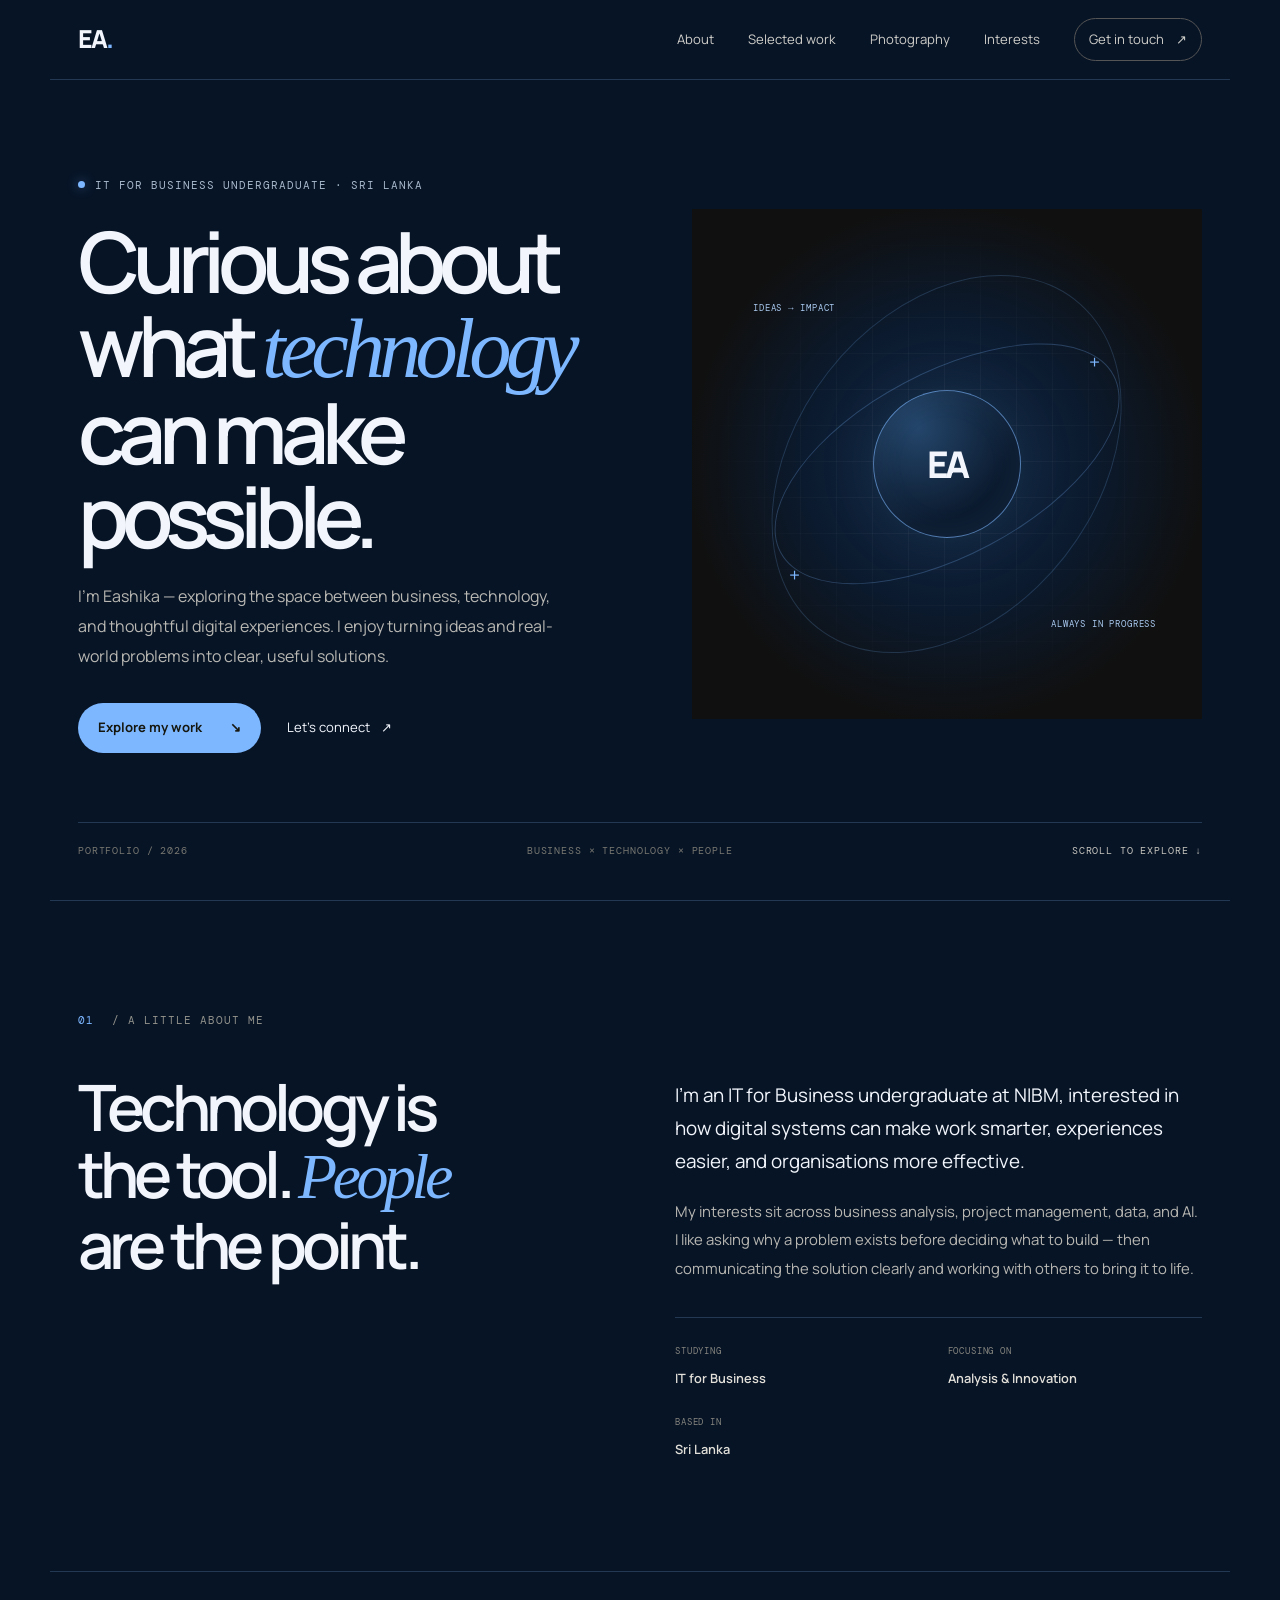
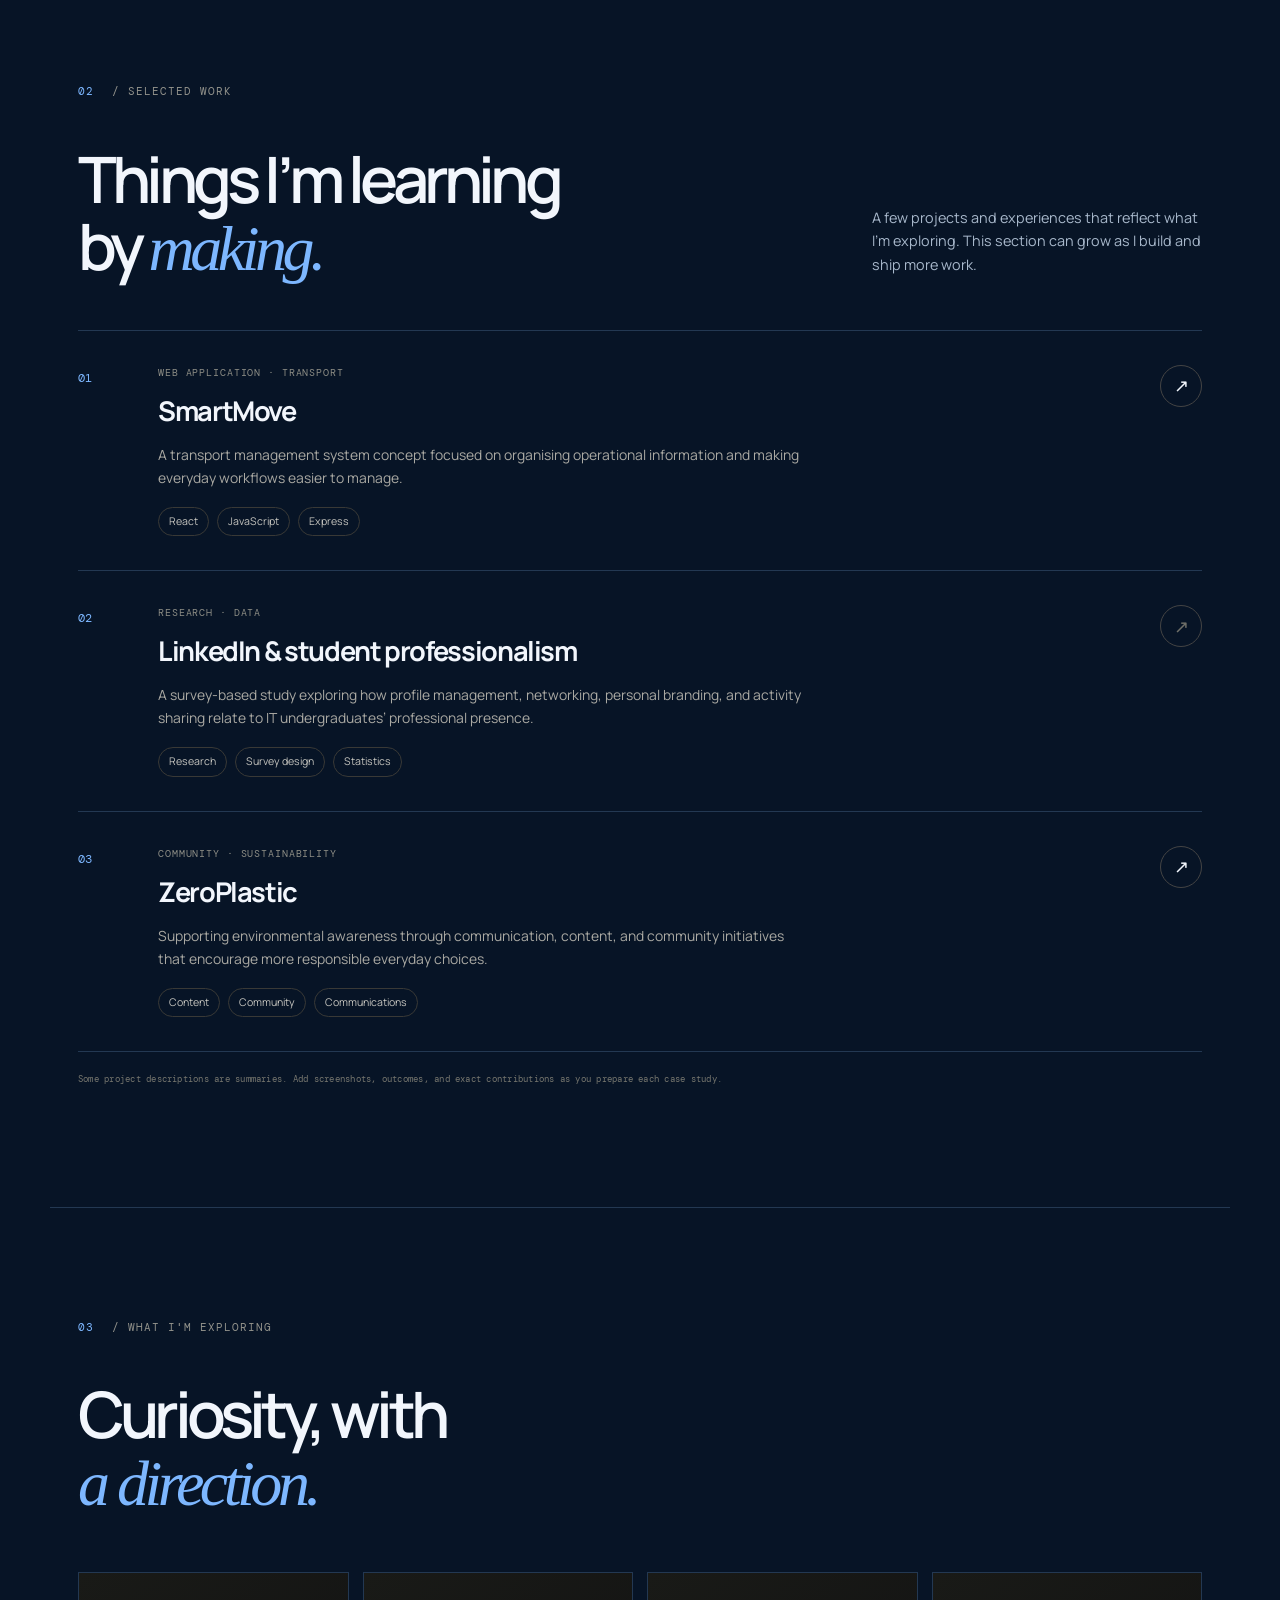
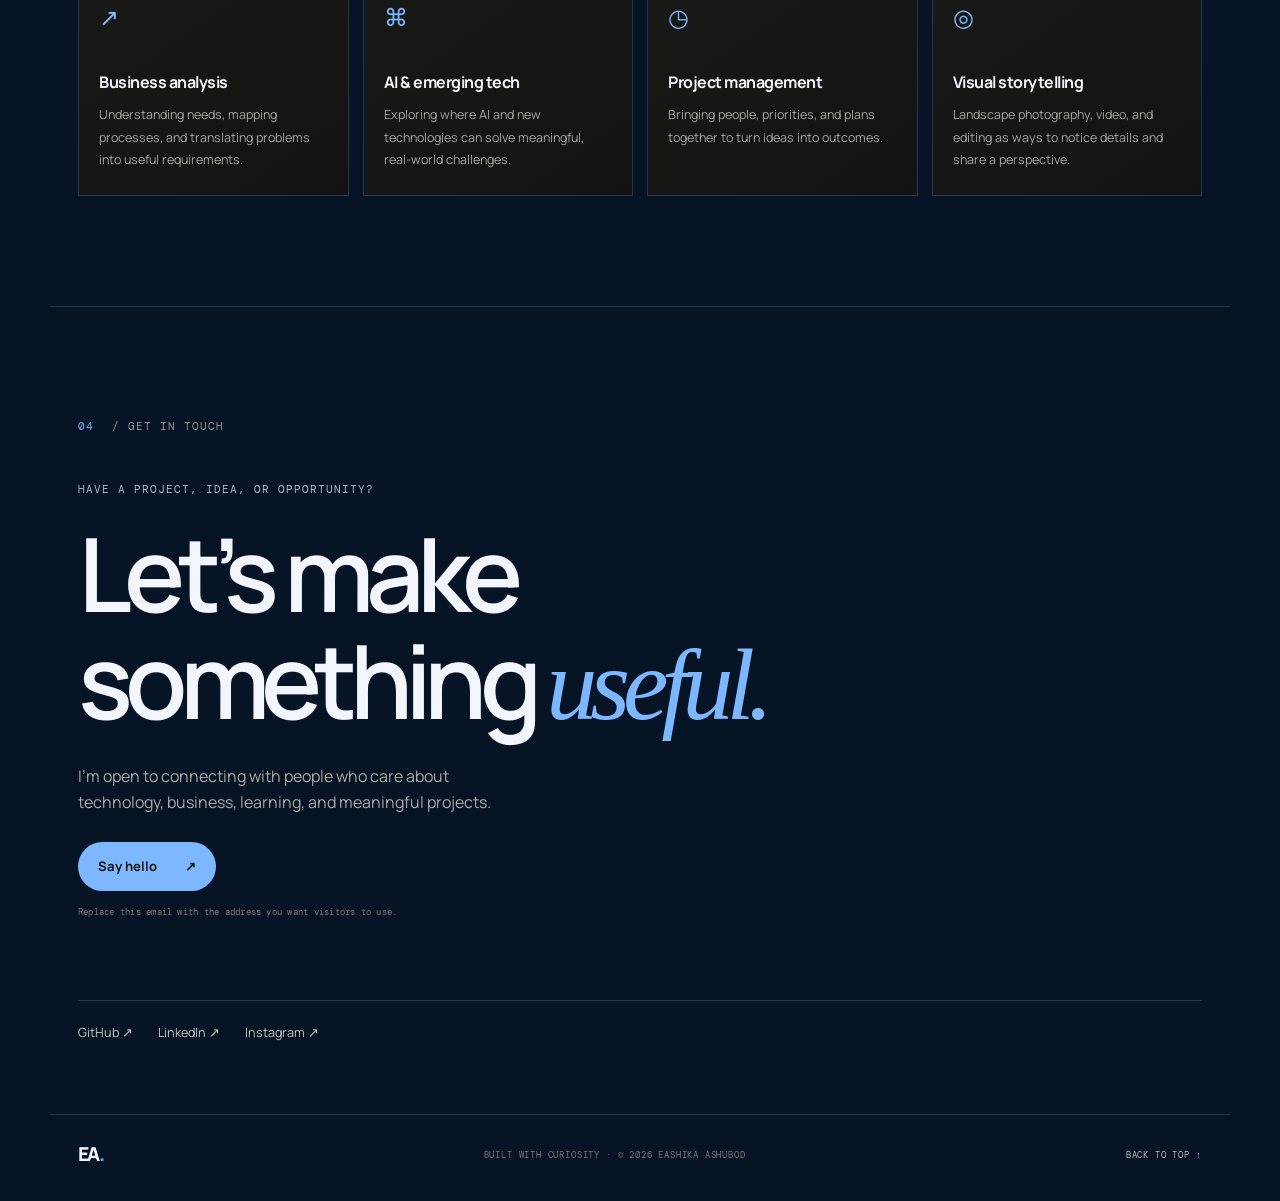
==== commit f51d7048: "Refresh stylesheet cache for navy theme" ====
--- a/index.html
+++ b/index.html
@@ -9,7 +9,7 @@
   <link rel="preconnect" href="https://fonts.googleapis.com">
   <link rel="preconnect" href="https://fonts.gstatic.com" crossorigin>
   <link href="https://fonts.googleapis.com/css2?family=DM+Mono:wght@400;500&family=Manrope:wght@400;500;600;700;800&display=swap" rel="stylesheet">
-  <link rel="stylesheet" href="style.css" />
+  <link rel="stylesheet" href="style.css?v=navy20261017" />
 </head>
 <body>
   <header class="site-header">
--- a/style.css
+++ b/style.css
@@ -1 +1 @@
-:root{--bg:#071426;--panel:#0d1f38;--text:#f2f6fc;--muted:#a8b8cb;--line:#233852;--accent:#7db7ff;--max:1180px}*{box-sizing:border-box}html{scroll-behavior:smooth;scroll-padding-top:90px}body{margin:0;background:var(--bg);color:var(--text);font-family:Manrope,Arial,sans-serif;line-height:1.65;-webkit-font-smoothing:antialiased}a{color:inherit;text-decoration:none}button{font:inherit}.site-header{height:80px;max-width:var(--max);padding:0 28px;margin:auto;display:flex;align-items:center;justify-content:space-between;border-bottom:1px solid var(--line)}.brand{font-size:1.55rem;font-weight:800;letter-spacing:-.08em}.brand span{color:var(--accent)}.nav{display:flex;align-items:center;gap:34px;font-size:.82rem;color:#cecdc8}.nav a:hover,.text-link:hover,.social-links a:hover{color:var(--accent)}.nav-contact{border:1px solid #555;padding:10px 14px;border-radius:99px}.nav-contact span{padding-left:9px}.menu-toggle{display:none;background:transparent;border:0;color:var(--text);font-size:1.5rem}.section{max-width:var(--max);margin:0 auto;padding:110px 28px}.hero{min-height:calc(100vh - 80px);padding-top:85px;padding-bottom:30px;display:grid;grid-template-columns:1.05fr .95fr;align-items:center;column-gap:50px;position:relative}.eyebrow,.section-kicker,.project-type,.visual-label,.hero-footer,.facts span,.footer,.small-note{font-family:"DM Mono",monospace;font-size:.69rem;letter-spacing:.09em}.eyebrow{color:var(--muted);display:flex;align-items:center;gap:10px}.status-dot{width:7px;height:7px;border-radius:50%;background:var(--accent);box-shadow:0 0 12px #7db7ff77}h1,h2,h3,p{margin-top:0}h1{font-size:clamp(3.6rem,6.6vw,6.65rem);letter-spacing:-.085em;line-height:.99;font-weight:600;margin:25px 0}.hero h1 em,h2 em{font-family:Georgia,serif;font-weight:400;color:var(--accent);letter-spacing:-.07em}.hero-intro{max-width:485px;color:#b8b7b2;font-size:1rem;line-height:1.85}.hero-actions{display:flex;gap:26px;align-items:center;margin-top:32px}.button{display:inline-flex;align-items:center;gap:28px;border-radius:99px;padding:14px 20px;font-weight:700;font-size:.82rem;transition:transform .2s,background .2s}.button:hover{transform:translateY(-3px)}.button-light{background:var(--accent);color:#15170f}.button-light:hover{background:#d7ff91}.text-link{font-size:.82rem}.text-link span{padding-left:8px}.hero-visual{aspect-ratio:1/1;position:relative;display:grid;place-items:center;overflow:hidden;background:radial-gradient(ellipse at center,#142b48 0%,#0b1a2e 40%,#101010 72%);min-height:340px}.visual-grid{position:absolute;inset:0;background-image:linear-gradient(#ffffff0a 1px,transparent 1px),linear-gradient(90deg,#ffffff0a 1px,transparent 1px);background-size:36px 36px;mask-image:radial-gradient(ellipse,#000 20%,transparent 72%)}.orbit{position:absolute;border:1px solid #7db7ff42;border-radius:50%;transform:rotate(-28deg)}.orbit-one{width:74%;height:36%}.orbit-two{width:59%;height:82%;transform:rotate(38deg);border-color:#7db7ff30}.visual-core{width:148px;height:148px;border-radius:50%;display:grid;place-items:center;border:1px solid #7db7ff99;background:radial-gradient(circle at 30% 25%,#24466b,#0b1a2e 65%);box-shadow:0 0 70px #7db7ff13,inset 0 0 32px #7db7ff12;z-index:1}.visual-core span{font-size:2.3rem;font-weight:800;letter-spacing:-.1em}.visual-label{position:absolute;color:#a7b58e;font-size:.58rem}.label-top{top:18%;left:12%}.label-bottom{right:9%;bottom:17%}.cross{position:absolute;color:var(--accent);font-size:1.2rem}.cross-a{top:27%;right:20%}.cross-b{bottom:25%;left:19%}.hero-footer{grid-column:1/-1;display:flex;justify-content:space-between;border-top:1px solid var(--line);padding-top:20px;margin-top:48px;color:#777770;font-size:.6rem}.hero-footer a{color:#c5c4bd}.section-kicker{color:#92928b;margin-bottom:44px}.section-kicker span{color:var(--accent);margin-right:10px}.about{border-top:1px solid var(--line)}.about-layout{display:grid;grid-template-columns:1fr 1fr;gap:70px}.about h2,.section-heading h2,.interests h2,.contact h2{font-size:clamp(2.8rem,5vw,4.8rem);letter-spacing:-.075em;line-height:1.05;font-weight:600;margin:0}.about-text{padding-top:6px;color:#b8b7b2;font-size:.93rem;line-height:1.9}.about-text .lead{font-size:1.18rem;color:var(--text);line-height:1.75}.facts{display:grid;grid-template-columns:1fr 1fr;gap:24px 18px;margin-top:35px;border-top:1px solid var(--line);padding-top:25px}.facts div{display:flex;flex-direction:column;gap:5px}.facts span{font-size:.59rem;color:#85857e}.facts strong{font-size:.8rem;font-weight:600;color:#e2e0d9}.work{border-top:1px solid var(--line)}.section-heading{display:flex;justify-content:space-between;align-items:end;gap:40px;margin-bottom:48px}.section-heading p{max-width:330px;color:var(--muted);font-size:.9rem;margin-bottom:5px}.project{display:grid;grid-template-columns:55px 1fr 48px;gap:25px;padding:34px 0;border-top:1px solid var(--line);align-items:start}.project:last-child{border-bottom:1px solid var(--line)}.project-number{font-family:"DM Mono",monospace;color:var(--accent);font-size:.73rem;padding-top:4px}.project-type{color:#8d8d85;font-size:.61rem;margin-bottom:8px}.project h3{font-size:1.7rem;letter-spacing:-.05em;margin-bottom:10px}.project-content>p:not(.project-type){color:#aaa9a3;max-width:650px;font-size:.87rem}.tags{display:flex;gap:8px;flex-wrap:wrap;margin-top:17px}.tags span{border:1px solid #393936;border-radius:99px;padding:5px 10px;font-size:.66rem;color:#c6c5bf}.project-link{justify-self:end;display:grid;place-items:center;border:1px solid #444;border-radius:50%;width:42px;height:42px;font-size:1.1rem;transition:all .2s}.project-link:hover{background:var(--accent);color:#101010;border-color:var(--accent)}.project-mark{color:#6f6f68}.small-note{color:#77776f;font-size:.59rem;letter-spacing:.025em;line-height:1.7;margin-top:19px}.interests{border-top:1px solid var(--line)}.interests h2{margin-bottom:55px}.interest-grid{display:grid;grid-template-columns:repeat(4,1fr);gap:14px}.interest-grid article{min-height:220px;padding:24px 20px;border:1px solid var(--line);background:linear-gradient(145deg,#191a17,#121212);transition:transform .2s,border-color .2s}.interest-grid article:hover{transform:translateY(-5px);border-color:#7e9658}.interest-icon{color:var(--accent);font-size:1.5rem}.interest-grid h3{font-size:1rem;margin:32px 0 9px;letter-spacing:-.03em}.interest-grid p{color:#a7a69f;font-size:.78rem;line-height:1.8;margin-bottom:0}.contact{border-top:1px solid var(--line);padding-bottom:70px}.contact-main{max-width:700px}.contact-main .eyebrow{margin-bottom:22px}.contact h2{font-size:clamp(3.6rem,8vw,7rem);margin-bottom:24px}.contact-main>p:not(.eyebrow):not(.small-note){color:#aaa9a3;max-width:430px;margin-bottom:26px}.contact .small-note{margin-top:13px}.social-links{display:flex;gap:25px;margin-top:80px;padding-top:22px;border-top:1px solid var(--line);font-size:.79rem;color:#c5c4bd}.footer{max-width:var(--max);margin:0 auto;padding:24px 28px 30px;border-top:1px solid var(--line);display:flex;justify-content:space-between;align-items:center;color:#77776f;font-size:.57rem}.footer .brand{font-family:Manrope,sans-serif;font-size:1.2rem;color:var(--text)}.footer>a:last-child{color:#bcbab4}@media(max-width:850px){.section{padding:82px 25px}.hero{padding-top:65px;grid-template-columns:1fr  .8fr;gap:20px}.hero h1{font-size:clamp(3.4rem,7vw,5rem)}.hero-visual{min-height:270px}.visual-core{width:110px;height:110px}.visual-core span{font-size:1.8rem}.about-layout{gap:35px}.interest-grid{grid-template-columns:repeat(2,1fr)}.section-heading{align-items:start;flex-direction:column;gap:18px}}@media(max-width:620px){.site-header{height:70px;padding:0 20px;position:relative}.menu-toggle{display:block}.nav{display:none;position:absolute;z-index:5;top:69px;left:0;right:0;padding:18px 20px 24px;background:#151515;border-bottom:1px solid var(--line);flex-direction:column;align-items:stretch;gap:17px}.nav.is-open{display:flex}.nav-contact{text-align:center}.section{padding:68px 20px}.hero{display:flex;flex-direction:column;align-items:stretch;min-height:auto;padding-top:58px}.hero h1{font-size:clamp(3.5rem,13vw,5.5rem)}.hero-intro{font-size:.92rem}.hero-visual{min-height:300px;margin-top:25px}.hero-footer{gap:12px;flex-wrap:wrap;margin-top:38px;font-size:.53rem}.hero-footer span:nth-child(2){display:none}.about-layout{grid-template-columns:1fr;gap:26px}.about h2,.section-heading h2,.interests h2{font-size:3.2rem}.facts{grid-template-columns:1fr 1fr}.project{grid-template-columns:28px 1fr 34px;gap:12px;padding:28px 0}.project h3{font-size:1.4rem}.project-link{width:34px;height:34px}.interest-grid{gap:10px}.interest-grid article{min-height:225px;padding:18px 14px}.interest-grid h3{font-size:.91rem;margin-top:25px}.contact h2{font-size:clamp(3.4rem,14vw,5.3rem)}.social-links{flex-wrap:wrap;gap:18px;margin-top:55px}.footer{padding:22px 20px;gap:12px;flex-wrap:wrap}.footer>span{order:3;width:100%}}@media(prefers-reduced-motion:reduce){*,*::before,*::after{scroll-behavior:auto!important;transition:none!important}}+:root{--bg:#071426;--panel:#0d1f38;--text:#f2f6fc;--muted:#a8b8cb;--line:#233852;--accent:#7db7ff;--max:1180px}*{box-sizing:border-box}html{scroll-behavior:smooth;scroll-padding-top:90px}body{margin:0;background:var(--bg);color:var(--text);font-family:Manrope,Arial,sans-serif;line-height:1.65;-webkit-font-smoothing:antialiased}a{color:inherit;text-decoration:none}button{font:inherit}.site-header{height:80px;max-width:var(--max);padding:0 28px;margin:auto;display:flex;align-items:center;justify-content:space-between;border-bottom:1px solid var(--line)}.brand{font-size:1.55rem;font-weight:800;letter-spacing:-.08em}.brand span{color:var(--accent)}.nav{display:flex;align-items:center;gap:34px;font-size:.82rem;color:#cecdc8}.nav a:hover,.text-link:hover,.social-links a:hover{color:var(--accent)}.nav-contact{border:1px solid #555;padding:10px 14px;border-radius:99px}.nav-contact span{padding-left:9px}.menu-toggle{display:none;background:transparent;border:0;color:var(--text);font-size:1.5rem}.section{max-width:var(--max);margin:0 auto;padding:110px 28px}.hero{min-height:calc(100vh - 80px);padding-top:85px;padding-bottom:30px;display:grid;grid-template-columns:1.05fr .95fr;align-items:center;column-gap:50px;position:relative}.eyebrow,.section-kicker,.project-type,.visual-label,.hero-footer,.facts span,.footer,.small-note{font-family:"DM Mono",monospace;font-size:.69rem;letter-spacing:.09em}.eyebrow{color:var(--muted);display:flex;align-items:center;gap:10px}.status-dot{width:7px;height:7px;border-radius:50%;background:var(--accent);box-shadow:0 0 12px #7db7ff77}h1,h2,h3,p{margin-top:0}h1{font-size:clamp(3.6rem,6.6vw,6.65rem);letter-spacing:-.085em;line-height:.99;font-weight:600;margin:25px 0}.hero h1 em,h2 em{font-family:Georgia,serif;font-weight:400;color:var(--accent);letter-spacing:-.07em}.hero-intro{max-width:485px;color:#b8b7b2;font-size:1rem;line-height:1.85}.hero-actions{display:flex;gap:26px;align-items:center;margin-top:32px}.button{display:inline-flex;align-items:center;gap:28px;border-radius:99px;padding:14px 20px;font-weight:700;font-size:.82rem;transition:transform .2s,background .2s}.button:hover{transform:translateY(-3px)}.button-light{background:var(--accent);color:#15170f}.button-light:hover{background:#b6d8ff}.text-link{font-size:.82rem}.text-link span{padding-left:8px}.hero-visual{aspect-ratio:1/1;position:relative;display:grid;place-items:center;overflow:hidden;background:radial-gradient(ellipse at center,#142b48 0%,#0b1a2e 40%,#101010 72%);min-height:340px}.visual-grid{position:absolute;inset:0;background-image:linear-gradient(#ffffff0a 1px,transparent 1px),linear-gradient(90deg,#ffffff0a 1px,transparent 1px);background-size:36px 36px;mask-image:radial-gradient(ellipse,#000 20%,transparent 72%)}.orbit{position:absolute;border:1px solid #7db7ff42;border-radius:50%;transform:rotate(-28deg)}.orbit-one{width:74%;height:36%}.orbit-two{width:59%;height:82%;transform:rotate(38deg);border-color:#7db7ff30}.visual-core{width:148px;height:148px;border-radius:50%;display:grid;place-items:center;border:1px solid #7db7ff99;background:radial-gradient(circle at 30% 25%,#24466b,#0b1a2e 65%);box-shadow:0 0 70px #7db7ff13,inset 0 0 32px #7db7ff12;z-index:1}.visual-core span{font-size:2.3rem;font-weight:800;letter-spacing:-.1em}.visual-label{position:absolute;color:#a9c9ef;font-size:.58rem}.label-top{top:18%;left:12%}.label-bottom{right:9%;bottom:17%}.cross{position:absolute;color:var(--accent);font-size:1.2rem}.cross-a{top:27%;right:20%}.cross-b{bottom:25%;left:19%}.hero-footer{grid-column:1/-1;display:flex;justify-content:space-between;border-top:1px solid var(--line);padding-top:20px;margin-top:48px;color:#777770;font-size:.6rem}.hero-footer a{color:#c5c4bd}.section-kicker{color:#92928b;margin-bottom:44px}.section-kicker span{color:var(--accent);margin-right:10px}.about{border-top:1px solid var(--line)}.about-layout{display:grid;grid-template-columns:1fr 1fr;gap:70px}.about h2,.section-heading h2,.interests h2,.contact h2{font-size:clamp(2.8rem,5vw,4.8rem);letter-spacing:-.075em;line-height:1.05;font-weight:600;margin:0}.about-text{padding-top:6px;color:#b8b7b2;font-size:.93rem;line-height:1.9}.about-text .lead{font-size:1.18rem;color:var(--text);line-height:1.75}.facts{display:grid;grid-template-columns:1fr 1fr;gap:24px 18px;margin-top:35px;border-top:1px solid var(--line);padding-top:25px}.facts div{display:flex;flex-direction:column;gap:5px}.facts span{font-size:.59rem;color:#85857e}.facts strong{font-size:.8rem;font-weight:600;color:#e2e0d9}.work{border-top:1px solid var(--line)}.section-heading{display:flex;justify-content:space-between;align-items:end;gap:40px;margin-bottom:48px}.section-heading p{max-width:330px;color:var(--muted);font-size:.9rem;margin-bottom:5px}.project{display:grid;grid-template-columns:55px 1fr 48px;gap:25px;padding:34px 0;border-top:1px solid var(--line);align-items:start}.project:last-child{border-bottom:1px solid var(--line)}.project-number{font-family:"DM Mono",monospace;color:var(--accent);font-size:.73rem;padding-top:4px}.project-type{color:#8d8d85;font-size:.61rem;margin-bottom:8px}.project h3{font-size:1.7rem;letter-spacing:-.05em;margin-bottom:10px}.project-content>p:not(.project-type){color:#aaa9a3;max-width:650px;font-size:.87rem}.tags{display:flex;gap:8px;flex-wrap:wrap;margin-top:17px}.tags span{border:1px solid #393936;border-radius:99px;padding:5px 10px;font-size:.66rem;color:#c6c5bf}.project-link{justify-self:end;display:grid;place-items:center;border:1px solid #444;border-radius:50%;width:42px;height:42px;font-size:1.1rem;transition:all .2s}.project-link:hover{background:var(--accent);color:#101010;border-color:var(--accent)}.project-mark{color:#6f6f68}.small-note{color:#77776f;font-size:.59rem;letter-spacing:.025em;line-height:1.7;margin-top:19px}.interests{border-top:1px solid var(--line)}.interests h2{margin-bottom:55px}.interest-grid{display:grid;grid-template-columns:repeat(4,1fr);gap:14px}.interest-grid article{min-height:220px;padding:24px 20px;border:1px solid var(--line);background:linear-gradient(145deg,#191a17,#121212);transition:transform .2s,border-color .2s}.interest-grid article:hover{transform:translateY(-5px);border-color:#5687bd}.interest-icon{color:var(--accent);font-size:1.5rem}.interest-grid h3{font-size:1rem;margin:32px 0 9px;letter-spacing:-.03em}.interest-grid p{color:#a7a69f;font-size:.78rem;line-height:1.8;margin-bottom:0}.contact{border-top:1px solid var(--line);padding-bottom:70px}.contact-main{max-width:700px}.contact-main .eyebrow{margin-bottom:22px}.contact h2{font-size:clamp(3.6rem,8vw,7rem);margin-bottom:24px}.contact-main>p:not(.eyebrow):not(.small-note){color:#aaa9a3;max-width:430px;margin-bottom:26px}.contact .small-note{margin-top:13px}.social-links{display:flex;gap:25px;margin-top:80px;padding-top:22px;border-top:1px solid var(--line);font-size:.79rem;color:#c5c4bd}.footer{max-width:var(--max);margin:0 auto;padding:24px 28px 30px;border-top:1px solid var(--line);display:flex;justify-content:space-between;align-items:center;color:#77776f;font-size:.57rem}.footer .brand{font-family:Manrope,sans-serif;font-size:1.2rem;color:var(--text)}.footer>a:last-child{color:#bcbab4}@media(max-width:850px){.section{padding:82px 25px}.hero{padding-top:65px;grid-template-columns:1fr  .8fr;gap:20px}.hero h1{font-size:clamp(3.4rem,7vw,5rem)}.hero-visual{min-height:270px}.visual-core{width:110px;height:110px}.visual-core span{font-size:1.8rem}.about-layout{gap:35px}.interest-grid{grid-template-columns:repeat(2,1fr)}.section-heading{align-items:start;flex-direction:column;gap:18px}}@media(max-width:620px){.site-header{height:70px;padding:0 20px;position:relative}.menu-toggle{display:block}.nav{display:none;position:absolute;z-index:5;top:69px;left:0;right:0;padding:18px 20px 24px;background:#151515;border-bottom:1px solid var(--line);flex-direction:column;align-items:stretch;gap:17px}.nav.is-open{display:flex}.nav-contact{text-align:center}.section{padding:68px 20px}.hero{display:flex;flex-direction:column;align-items:stretch;min-height:auto;padding-top:58px}.hero h1{font-size:clamp(3.5rem,13vw,5.5rem)}.hero-intro{font-size:.92rem}.hero-visual{min-height:300px;margin-top:25px}.hero-footer{gap:12px;flex-wrap:wrap;margin-top:38px;font-size:.53rem}.hero-footer span:nth-child(2){display:none}.about-layout{grid-template-columns:1fr;gap:26px}.about h2,.section-heading h2,.interests h2{font-size:3.2rem}.facts{grid-template-columns:1fr 1fr}.project{grid-template-columns:28px 1fr 34px;gap:12px;padding:28px 0}.project h3{font-size:1.4rem}.project-link{width:34px;height:34px}.interest-grid{gap:10px}.interest-grid article{min-height:225px;padding:18px 14px}.interest-grid h3{font-size:.91rem;margin-top:25px}.contact h2{font-size:clamp(3.4rem,14vw,5.3rem)}.social-links{flex-wrap:wrap;gap:18px;margin-top:55px}.footer{padding:22px 20px;gap:12px;flex-wrap:wrap}.footer>span{order:3;width:100%}}@media(prefers-reduced-motion:reduce){*,*::before,*::after{scroll-behavior:auto!important;transition:none!important}}
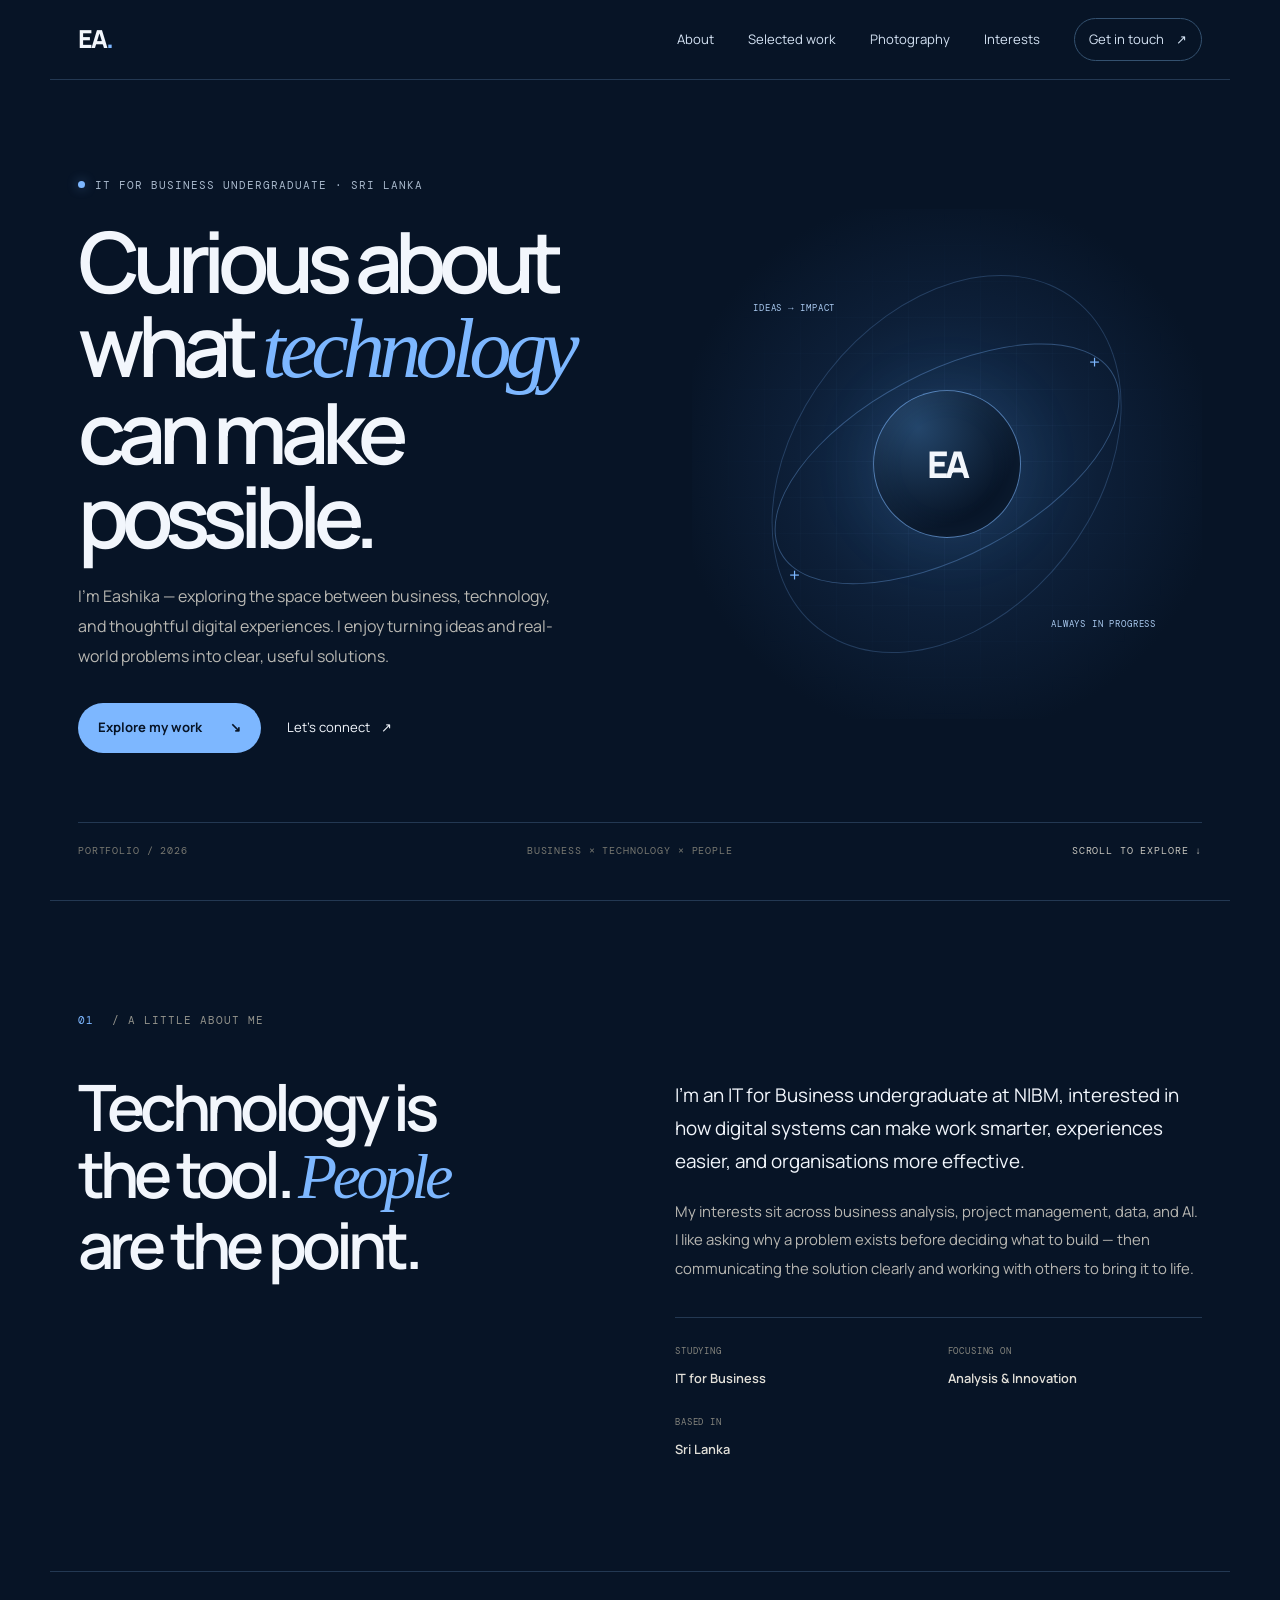
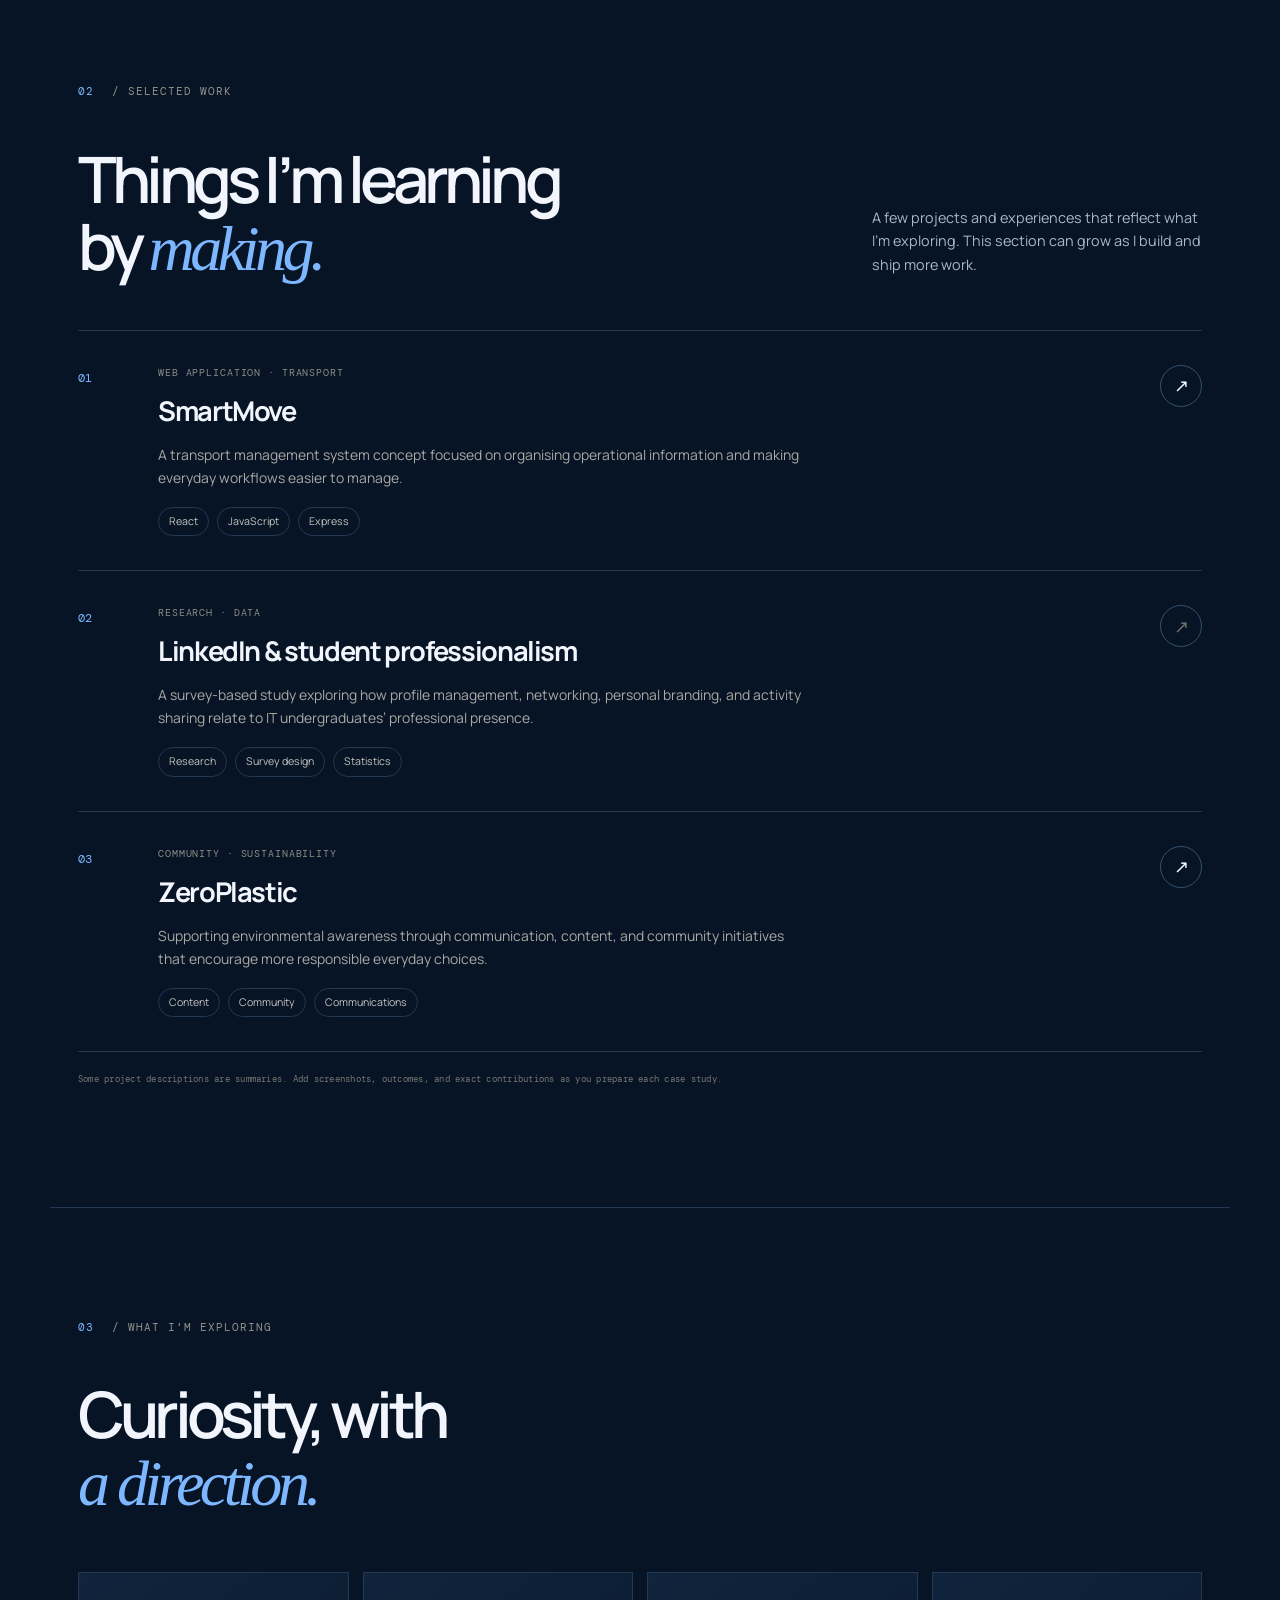
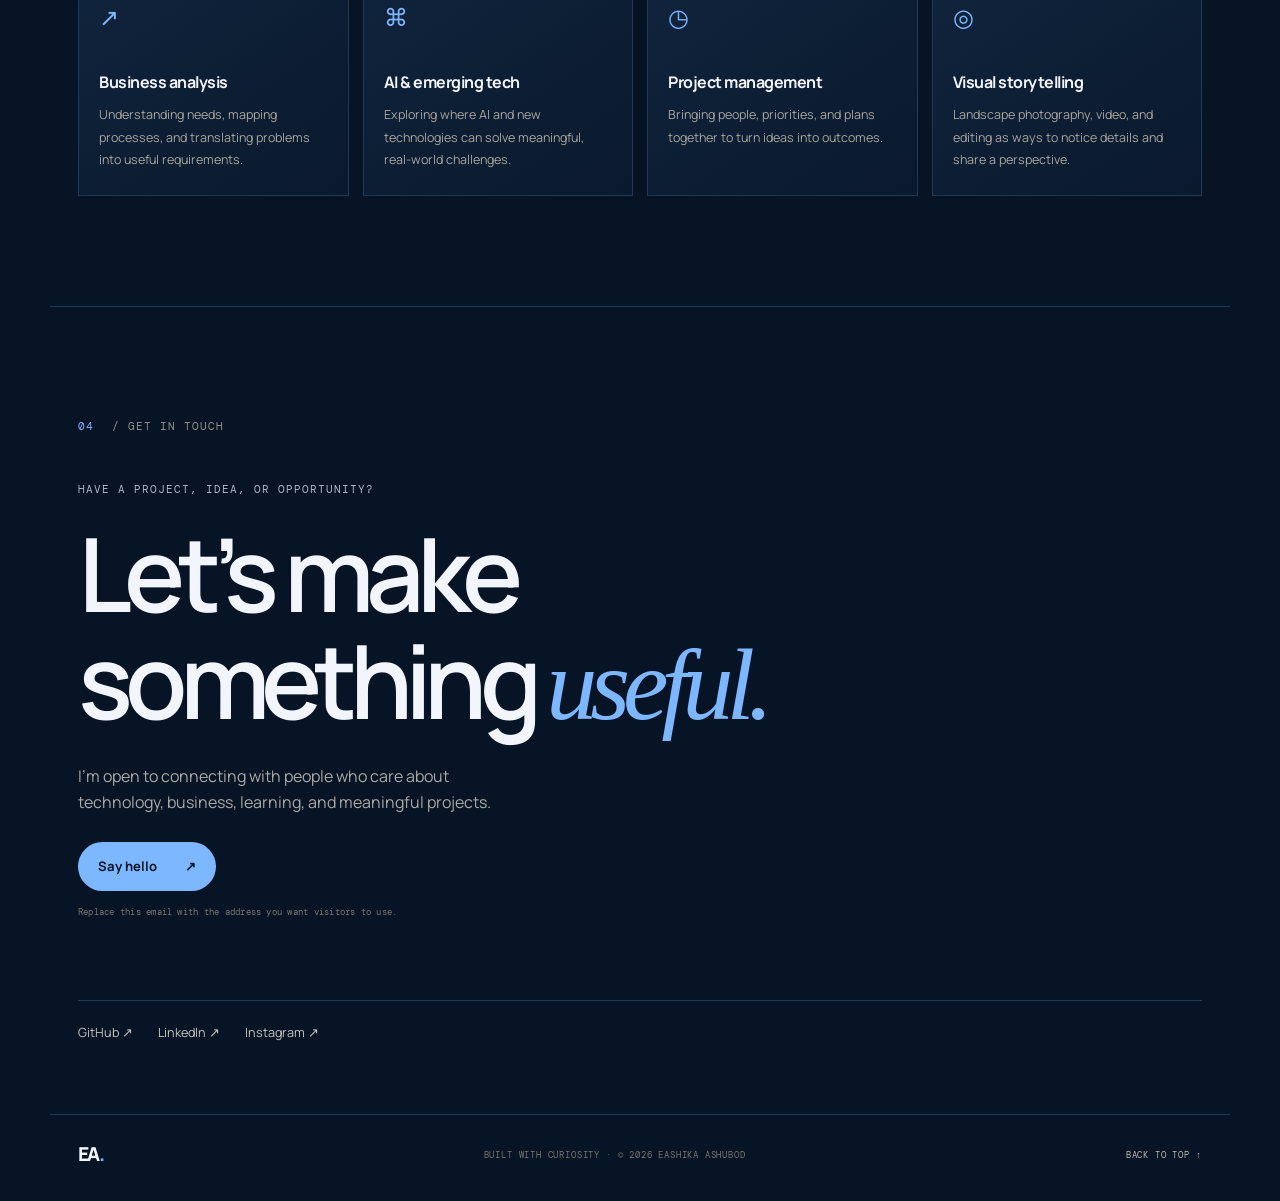
==== commit 6b21d992: "Bust cache for latest navy portfolio stylesheet" ====
--- a/index.html
+++ b/index.html
@@ -9,7 +9,7 @@
   <link rel="preconnect" href="https://fonts.googleapis.com">
   <link rel="preconnect" href="https://fonts.gstatic.com" crossorigin>
   <link href="https://fonts.googleapis.com/css2?family=DM+Mono:wght@400;500&family=Manrope:wght@400;500;600;700;800&display=swap" rel="stylesheet">
-  <link rel="stylesheet" href="style.css?v=navy20261017" />
+  <link rel="stylesheet" href="style.css?v=navy20261017b" />
 </head>
 <body>
   <header class="site-header">
--- a/style.css
+++ b/style.css
@@ -1 +1,45 @@
-:root{--bg:#071426;--panel:#0d1f38;--text:#f2f6fc;--muted:#a8b8cb;--line:#233852;--accent:#7db7ff;--max:1180px}*{box-sizing:border-box}html{scroll-behavior:smooth;scroll-padding-top:90px}body{margin:0;background:var(--bg);color:var(--text);font-family:Manrope,Arial,sans-serif;line-height:1.65;-webkit-font-smoothing:antialiased}a{color:inherit;text-decoration:none}button{font:inherit}.site-header{height:80px;max-width:var(--max);padding:0 28px;margin:auto;display:flex;align-items:center;justify-content:space-between;border-bottom:1px solid var(--line)}.brand{font-size:1.55rem;font-weight:800;letter-spacing:-.08em}.brand span{color:var(--accent)}.nav{display:flex;align-items:center;gap:34px;font-size:.82rem;color:#cecdc8}.nav a:hover,.text-link:hover,.social-links a:hover{color:var(--accent)}.nav-contact{border:1px solid #555;padding:10px 14px;border-radius:99px}.nav-contact span{padding-left:9px}.menu-toggle{display:none;background:transparent;border:0;color:var(--text);font-size:1.5rem}.section{max-width:var(--max);margin:0 auto;padding:110px 28px}.hero{min-height:calc(100vh - 80px);padding-top:85px;padding-bottom:30px;display:grid;grid-template-columns:1.05fr .95fr;align-items:center;column-gap:50px;position:relative}.eyebrow,.section-kicker,.project-type,.visual-label,.hero-footer,.facts span,.footer,.small-note{font-family:"DM Mono",monospace;font-size:.69rem;letter-spacing:.09em}.eyebrow{color:var(--muted);display:flex;align-items:center;gap:10px}.status-dot{width:7px;height:7px;border-radius:50%;background:var(--accent);box-shadow:0 0 12px #7db7ff77}h1,h2,h3,p{margin-top:0}h1{font-size:clamp(3.6rem,6.6vw,6.65rem);letter-spacing:-.085em;line-height:.99;font-weight:600;margin:25px 0}.hero h1 em,h2 em{font-family:Georgia,serif;font-weight:400;color:var(--accent);letter-spacing:-.07em}.hero-intro{max-width:485px;color:#b8b7b2;font-size:1rem;line-height:1.85}.hero-actions{display:flex;gap:26px;align-items:center;margin-top:32px}.button{display:inline-flex;align-items:center;gap:28px;border-radius:99px;padding:14px 20px;font-weight:700;font-size:.82rem;transition:transform .2s,background .2s}.button:hover{transform:translateY(-3px)}.button-light{background:var(--accent);color:#15170f}.button-light:hover{background:#b6d8ff}.text-link{font-size:.82rem}.text-link span{padding-left:8px}.hero-visual{aspect-ratio:1/1;position:relative;display:grid;place-items:center;overflow:hidden;background:radial-gradient(ellipse at center,#142b48 0%,#0b1a2e 40%,#101010 72%);min-height:340px}.visual-grid{position:absolute;inset:0;background-image:linear-gradient(#ffffff0a 1px,transparent 1px),linear-gradient(90deg,#ffffff0a 1px,transparent 1px);background-size:36px 36px;mask-image:radial-gradient(ellipse,#000 20%,transparent 72%)}.orbit{position:absolute;border:1px solid #7db7ff42;border-radius:50%;transform:rotate(-28deg)}.orbit-one{width:74%;height:36%}.orbit-two{width:59%;height:82%;transform:rotate(38deg);border-color:#7db7ff30}.visual-core{width:148px;height:148px;border-radius:50%;display:grid;place-items:center;border:1px solid #7db7ff99;background:radial-gradient(circle at 30% 25%,#24466b,#0b1a2e 65%);box-shadow:0 0 70px #7db7ff13,inset 0 0 32px #7db7ff12;z-index:1}.visual-core span{font-size:2.3rem;font-weight:800;letter-spacing:-.1em}.visual-label{position:absolute;color:#a9c9ef;font-size:.58rem}.label-top{top:18%;left:12%}.label-bottom{right:9%;bottom:17%}.cross{position:absolute;color:var(--accent);font-size:1.2rem}.cross-a{top:27%;right:20%}.cross-b{bottom:25%;left:19%}.hero-footer{grid-column:1/-1;display:flex;justify-content:space-between;border-top:1px solid var(--line);padding-top:20px;margin-top:48px;color:#777770;font-size:.6rem}.hero-footer a{color:#c5c4bd}.section-kicker{color:#92928b;margin-bottom:44px}.section-kicker span{color:var(--accent);margin-right:10px}.about{border-top:1px solid var(--line)}.about-layout{display:grid;grid-template-columns:1fr 1fr;gap:70px}.about h2,.section-heading h2,.interests h2,.contact h2{font-size:clamp(2.8rem,5vw,4.8rem);letter-spacing:-.075em;line-height:1.05;font-weight:600;margin:0}.about-text{padding-top:6px;color:#b8b7b2;font-size:.93rem;line-height:1.9}.about-text .lead{font-size:1.18rem;color:var(--text);line-height:1.75}.facts{display:grid;grid-template-columns:1fr 1fr;gap:24px 18px;margin-top:35px;border-top:1px solid var(--line);padding-top:25px}.facts div{display:flex;flex-direction:column;gap:5px}.facts span{font-size:.59rem;color:#85857e}.facts strong{font-size:.8rem;font-weight:600;color:#e2e0d9}.work{border-top:1px solid var(--line)}.section-heading{display:flex;justify-content:space-between;align-items:end;gap:40px;margin-bottom:48px}.section-heading p{max-width:330px;color:var(--muted);font-size:.9rem;margin-bottom:5px}.project{display:grid;grid-template-columns:55px 1fr 48px;gap:25px;padding:34px 0;border-top:1px solid var(--line);align-items:start}.project:last-child{border-bottom:1px solid var(--line)}.project-number{font-family:"DM Mono",monospace;color:var(--accent);font-size:.73rem;padding-top:4px}.project-type{color:#8d8d85;font-size:.61rem;margin-bottom:8px}.project h3{font-size:1.7rem;letter-spacing:-.05em;margin-bottom:10px}.project-content>p:not(.project-type){color:#aaa9a3;max-width:650px;font-size:.87rem}.tags{display:flex;gap:8px;flex-wrap:wrap;margin-top:17px}.tags span{border:1px solid #393936;border-radius:99px;padding:5px 10px;font-size:.66rem;color:#c6c5bf}.project-link{justify-self:end;display:grid;place-items:center;border:1px solid #444;border-radius:50%;width:42px;height:42px;font-size:1.1rem;transition:all .2s}.project-link:hover{background:var(--accent);color:#101010;border-color:var(--accent)}.project-mark{color:#6f6f68}.small-note{color:#77776f;font-size:.59rem;letter-spacing:.025em;line-height:1.7;margin-top:19px}.interests{border-top:1px solid var(--line)}.interests h2{margin-bottom:55px}.interest-grid{display:grid;grid-template-columns:repeat(4,1fr);gap:14px}.interest-grid article{min-height:220px;padding:24px 20px;border:1px solid var(--line);background:linear-gradient(145deg,#191a17,#121212);transition:transform .2s,border-color .2s}.interest-grid article:hover{transform:translateY(-5px);border-color:#5687bd}.interest-icon{color:var(--accent);font-size:1.5rem}.interest-grid h3{font-size:1rem;margin:32px 0 9px;letter-spacing:-.03em}.interest-grid p{color:#a7a69f;font-size:.78rem;line-height:1.8;margin-bottom:0}.contact{border-top:1px solid var(--line);padding-bottom:70px}.contact-main{max-width:700px}.contact-main .eyebrow{margin-bottom:22px}.contact h2{font-size:clamp(3.6rem,8vw,7rem);margin-bottom:24px}.contact-main>p:not(.eyebrow):not(.small-note){color:#aaa9a3;max-width:430px;margin-bottom:26px}.contact .small-note{margin-top:13px}.social-links{display:flex;gap:25px;margin-top:80px;padding-top:22px;border-top:1px solid var(--line);font-size:.79rem;color:#c5c4bd}.footer{max-width:var(--max);margin:0 auto;padding:24px 28px 30px;border-top:1px solid var(--line);display:flex;justify-content:space-between;align-items:center;color:#77776f;font-size:.57rem}.footer .brand{font-family:Manrope,sans-serif;font-size:1.2rem;color:var(--text)}.footer>a:last-child{color:#bcbab4}@media(max-width:850px){.section{padding:82px 25px}.hero{padding-top:65px;grid-template-columns:1fr  .8fr;gap:20px}.hero h1{font-size:clamp(3.4rem,7vw,5rem)}.hero-visual{min-height:270px}.visual-core{width:110px;height:110px}.visual-core span{font-size:1.8rem}.about-layout{gap:35px}.interest-grid{grid-template-columns:repeat(2,1fr)}.section-heading{align-items:start;flex-direction:column;gap:18px}}@media(max-width:620px){.site-header{height:70px;padding:0 20px;position:relative}.menu-toggle{display:block}.nav{display:none;position:absolute;z-index:5;top:69px;left:0;right:0;padding:18px 20px 24px;background:#151515;border-bottom:1px solid var(--line);flex-direction:column;align-items:stretch;gap:17px}.nav.is-open{display:flex}.nav-contact{text-align:center}.section{padding:68px 20px}.hero{display:flex;flex-direction:column;align-items:stretch;min-height:auto;padding-top:58px}.hero h1{font-size:clamp(3.5rem,13vw,5.5rem)}.hero-intro{font-size:.92rem}.hero-visual{min-height:300px;margin-top:25px}.hero-footer{gap:12px;flex-wrap:wrap;margin-top:38px;font-size:.53rem}.hero-footer span:nth-child(2){display:none}.about-layout{grid-template-columns:1fr;gap:26px}.about h2,.section-heading h2,.interests h2{font-size:3.2rem}.facts{grid-template-columns:1fr 1fr}.project{grid-template-columns:28px 1fr 34px;gap:12px;padding:28px 0}.project h3{font-size:1.4rem}.project-link{width:34px;height:34px}.interest-grid{gap:10px}.interest-grid article{min-height:225px;padding:18px 14px}.interest-grid h3{font-size:.91rem;margin-top:25px}.contact h2{font-size:clamp(3.4rem,14vw,5.3rem)}.social-links{flex-wrap:wrap;gap:18px;margin-top:55px}.footer{padding:22px 20px;gap:12px;flex-wrap:wrap}.footer>span{order:3;width:100%}}@media(prefers-reduced-motion:reduce){*,*::before,*::after{scroll-behavior:auto!important;transition:none!important}}+:root{--bg:#071426;--panel:#0d1f38;--text:#f2f6fc;--muted:#a8b8cb;--line:#233852;--accent:#7db7ff;--max:1180px}*{box-sizing:border-box}html{scroll-behavior:smooth;scroll-padding-top:90px}body{margin:0;background:var(--bg);color:var(--text);font-family:Manrope,Arial,sans-serif;line-height:1.65;-webkit-font-smoothing:antialiased}a{color:inherit;text-decoration:none}button{font:inherit}.site-header{height:80px;max-width:var(--max);padding:0 28px;margin:auto;display:flex;align-items:center;justify-content:space-between;border-bottom:1px solid var(--line)}.brand{font-size:1.55rem;font-weight:800;letter-spacing:-.08em}.brand span{color:var(--accent)}.nav{display:flex;align-items:center;gap:34px;font-size:.82rem;color:#cecdc8}.nav a:hover,.text-link:hover,.social-links a:hover{color:var(--accent)}.nav-contact{border:1px solid #555;padding:10px 14px;border-radius:99px}.nav-contact span{padding-left:9px}.menu-toggle{display:none;background:transparent;border:0;color:var(--text);font-size:1.5rem}.section{max-width:var(--max);margin:0 auto;padding:110px 28px}.hero{min-height:calc(100vh - 80px);padding-top:85px;padding-bottom:30px;display:grid;grid-template-columns:1.05fr .95fr;align-items:center;column-gap:50px;position:relative}.eyebrow,.section-kicker,.project-type,.visual-label,.hero-footer,.facts span,.footer,.small-note{font-family:"DM Mono",monospace;font-size:.69rem;letter-spacing:.09em}.eyebrow{color:var(--muted);display:flex;align-items:center;gap:10px}.status-dot{width:7px;height:7px;border-radius:50%;background:var(--accent);box-shadow:0 0 12px #7db7ff77}h1,h2,h3,p{margin-top:0}h1{font-size:clamp(3.6rem,6.6vw,6.65rem);letter-spacing:-.085em;line-height:.99;font-weight:600;margin:25px 0}.hero h1 em,h2 em{font-family:Georgia,serif;font-weight:400;color:var(--accent);letter-spacing:-.07em}.hero-intro{max-width:485px;color:#b8b7b2;font-size:1rem;line-height:1.85}.hero-actions{display:flex;gap:26px;align-items:center;margin-top:32px}.button{display:inline-flex;align-items:center;gap:28px;border-radius:99px;padding:14px 20px;font-weight:700;font-size:.82rem;transition:transform .2s,background .2s}.button:hover{transform:translateY(-3px)}.button-light{background:var(--accent);color:#15170f}.button-light:hover{background:#b6d8ff}.text-link{font-size:.82rem}.text-link span{padding-left:8px}.hero-visual{aspect-ratio:1/1;position:relative;display:grid;place-items:center;overflow:hidden;background:radial-gradient(ellipse at center,#142b48 0%,#0b1a2e 40%,#101010 72%);min-height:340px}.visual-grid{position:absolute;inset:0;background-image:linear-gradient(#ffffff0a 1px,transparent 1px),linear-gradient(90deg,#ffffff0a 1px,transparent 1px);background-size:36px 36px;mask-image:radial-gradient(ellipse,#000 20%,transparent 72%)}.orbit{position:absolute;border:1px solid #7db7ff42;border-radius:50%;transform:rotate(-28deg)}.orbit-one{width:74%;height:36%}.orbit-two{width:59%;height:82%;transform:rotate(38deg);border-color:#7db7ff30}.visual-core{width:148px;height:148px;border-radius:50%;display:grid;place-items:center;border:1px solid #7db7ff99;background:radial-gradient(circle at 30% 25%,#24466b,#0b1a2e 65%);box-shadow:0 0 70px #7db7ff13,inset 0 0 32px #7db7ff12;z-index:1}.visual-core span{font-size:2.3rem;font-weight:800;letter-spacing:-.1em}.visual-label{position:absolute;color:#a9c9ef;font-size:.58rem}.label-top{top:18%;left:12%}.label-bottom{right:9%;bottom:17%}.cross{position:absolute;color:var(--accent);font-size:1.2rem}.cross-a{top:27%;right:20%}.cross-b{bottom:25%;left:19%}.hero-footer{grid-column:1/-1;display:flex;justify-content:space-between;border-top:1px solid var(--line);padding-top:20px;margin-top:48px;color:#777770;font-size:.6rem}.hero-footer a{color:#c5c4bd}.section-kicker{color:#92928b;margin-bottom:44px}.section-kicker span{color:var(--accent);margin-right:10px}.about{border-top:1px solid var(--line)}.about-layout{display:grid;grid-template-columns:1fr 1fr;gap:70px}.about h2,.section-heading h2,.interests h2,.contact h2{font-size:clamp(2.8rem,5vw,4.8rem);letter-spacing:-.075em;line-height:1.05;font-weight:600;margin:0}.about-text{padding-top:6px;color:#b8b7b2;font-size:.93rem;line-height:1.9}.about-text .lead{font-size:1.18rem;color:var(--text);line-height:1.75}.facts{display:grid;grid-template-columns:1fr 1fr;gap:24px 18px;margin-top:35px;border-top:1px solid var(--line);padding-top:25px}.facts div{display:flex;flex-direction:column;gap:5px}.facts span{font-size:.59rem;color:#85857e}.facts strong{font-size:.8rem;font-weight:600;color:#e2e0d9}.work{border-top:1px solid var(--line)}.section-heading{display:flex;justify-content:space-between;align-items:end;gap:40px;margin-bottom:48px}.section-heading p{max-width:330px;color:var(--muted);font-size:.9rem;margin-bottom:5px}.project{display:grid;grid-template-columns:55px 1fr 48px;gap:25px;padding:34px 0;border-top:1px solid var(--line);align-items:start}.project:last-child{border-bottom:1px solid var(--line)}.project-number{font-family:"DM Mono",monospace;color:var(--accent);font-size:.73rem;padding-top:4px}.project-type{color:#8d8d85;font-size:.61rem;margin-bottom:8px}.project h3{font-size:1.7rem;letter-spacing:-.05em;margin-bottom:10px}.project-content>p:not(.project-type){color:#aaa9a3;max-width:650px;font-size:.87rem}.tags{display:flex;gap:8px;flex-wrap:wrap;margin-top:17px}.tags span{border:1px solid #393936;border-radius:99px;padding:5px 10px;font-size:.66rem;color:#c6c5bf}.project-link{justify-self:end;display:grid;place-items:center;border:1px solid #444;border-radius:50%;width:42px;height:42px;font-size:1.1rem;transition:all .2s}.project-link:hover{background:var(--accent);color:#101010;border-color:var(--accent)}.project-mark{color:#6f6f68}.small-note{color:#77776f;font-size:.59rem;letter-spacing:.025em;line-height:1.7;margin-top:19px}.interests{border-top:1px solid var(--line)}.interests h2{margin-bottom:55px}.interest-grid{display:grid;grid-template-columns:repeat(4,1fr);gap:14px}.interest-grid article{min-height:220px;padding:24px 20px;border:1px solid var(--line);background:linear-gradient(145deg,#191a17,#121212);transition:transform .2s,border-color .2s}.interest-grid article:hover{transform:translateY(-5px);border-color:#5687bd}.interest-icon{color:var(--accent);font-size:1.5rem}.interest-grid h3{font-size:1rem;margin:32px 0 9px;letter-spacing:-.03em}.interest-grid p{color:#a7a69f;font-size:.78rem;line-height:1.8;margin-bottom:0}.contact{border-top:1px solid var(--line);padding-bottom:70px}.contact-main{max-width:700px}.contact-main .eyebrow{margin-bottom:22px}.contact h2{font-size:clamp(3.6rem,8vw,7rem);margin-bottom:24px}.contact-main>p:not(.eyebrow):not(.small-note){color:#aaa9a3;max-width:430px;margin-bottom:26px}.contact .small-note{margin-top:13px}.social-links{display:flex;gap:25px;margin-top:80px;padding-top:22px;border-top:1px solid var(--line);font-size:.79rem;color:#c5c4bd}.footer{max-width:var(--max);margin:0 auto;padding:24px 28px 30px;border-top:1px solid var(--line);display:flex;justify-content:space-between;align-items:center;color:#77776f;font-size:.57rem}.footer .brand{font-family:Manrope,sans-serif;font-size:1.2rem;color:var(--text)}.footer>a:last-child{color:#bcbab4}@media(max-width:850px){.section{padding:82px 25px}.hero{padding-top:65px;grid-template-columns:1fr  .8fr;gap:20px}.hero h1{font-size:clamp(3.4rem,7vw,5rem)}.hero-visual{min-height:270px}.visual-core{width:110px;height:110px}.visual-core span{font-size:1.8rem}.about-layout{gap:35px}.interest-grid{grid-template-columns:repeat(2,1fr)}.section-heading{align-items:start;flex-direction:column;gap:18px}}@media(max-width:620px){.site-header{height:70px;padding:0 20px;position:relative}.menu-toggle{display:block}.nav{display:none;position:absolute;z-index:5;top:69px;left:0;right:0;padding:18px 20px 24px;background:#151515;border-bottom:1px solid var(--line);flex-direction:column;align-items:stretch;gap:17px}.nav.is-open{display:flex}.nav-contact{text-align:center}.section{padding:68px 20px}.hero{display:flex;flex-direction:column;align-items:stretch;min-height:auto;padding-top:58px}.hero h1{font-size:clamp(3.5rem,13vw,5.5rem)}.hero-intro{font-size:.92rem}.hero-visual{min-height:300px;margin-top:25px}.hero-footer{gap:12px;flex-wrap:wrap;margin-top:38px;font-size:.53rem}.hero-footer span:nth-child(2){display:none}.about-layout{grid-template-columns:1fr;gap:26px}.about h2,.section-heading h2,.interests h2{font-size:3.2rem}.facts{grid-template-columns:1fr 1fr}.project{grid-template-columns:28px 1fr 34px;gap:12px;padding:28px 0}.project h3{font-size:1.4rem}.project-link{width:34px;height:34px}.interest-grid{gap:10px}.interest-grid article{min-height:225px;padding:18px 14px}.interest-grid h3{font-size:.91rem;margin-top:25px}.contact h2{font-size:clamp(3.4rem,14vw,5.3rem)}.social-links{flex-wrap:wrap;gap:18px;margin-top:55px}.footer{padding:22px 20px;gap:12px;flex-wrap:wrap}.footer>span{order:3;width:100%}}@media(prefers-reduced-motion:reduce){*,*::before,*::after{scroll-behavior:auto!important;transition:none!important}}
+
+/* Deep navy theme override */
+:root {
+  --bg: #071426 !important;
+  --panel: #0d1f38 !important;
+  --text: #f2f6fc !important;
+  --muted: #a8b8cb !important;
+  --line: #233852 !important;
+  --accent: #7db7ff !important;
+}
+body, html { background-color: #071426 !important; }
+.hero-visual { background: radial-gradient(ellipse at center, #18385c 0%, #0d1f38 42%, #071426 76%) !important; }
+.visual-grid { background-image: linear-gradient(#7db7ff0a 1px, transparent 1px), linear-gradient(90deg, #7db7ff0a 1px, transparent 1px) !important; }
+.orbit, .orbit-two { border-color: #7db7ff55 !important; }
+.visual-core { border-color: #7db7ff99 !important; background: radial-gradient(circle at 30% 25%, #24466b, #071426 68%) !important; box-shadow: 0 0 70px #7db7ff18, inset 0 0 32px #7db7ff12 !important; }
+.status-dot { background: #7db7ff !important; box-shadow: 0 0 12px #7db7ff77 !important; }
+.hero h1 em, h2 em, .brand span, .section-kicker span, .project-number, .interest-icon, .cross { color: #7db7ff !important; }
+.button-light { background: #7db7ff !important; color: #071426 !important; }
+.button-light:hover, .project-link:hover { background: #b6d8ff !important; color: #071426 !important; }
+.interest-grid article { background: linear-gradient(145deg, #10243d, #0a192c) !important; }
+.nav { color: #d4e2f3 !important; }
+.nav-contact, .project-link { border-color: #34516f !important; }
+.tags span { border-color: #233852 !important; }
+@media (max-width: 620px) { .nav { background: #0d1f38 !important; } }
+
+
+/* FINAL NAVY BLUE PALETTE */
+:root{--bg:#071426;--panel:#0d1f38;--text:#f2f6fc;--muted:#a8b8cb;--line:#233852;--accent:#7db7ff}
+html,body{background:#071426!important;color:#f2f6fc!important}
+.site-header,.section,.footer{border-color:#233852!important}
+.nav{color:#d4e2f3!important}
+.nav-contact,.project-link{border-color:#34516f!important}
+.hero-visual{background:radial-gradient(ellipse at center,#18385c 0%,#0d1f38 42%,#071426 76%)!important}
+.visual-grid{background-image:linear-gradient(#7db7ff0a 1px,transparent 1px),linear-gradient(90deg,#7db7ff0a 1px,transparent 1px)!important}
+.orbit{border-color:#7db7ff55!important}
+.orbit-two{border-color:#7db7ff38!important}
+.visual-core{border-color:#7db7ff99!important;background:radial-gradient(circle at 30% 25%,#24466b,#071426 68%)!important;box-shadow:0 0 70px #7db7ff18,inset 0 0 32px #7db7ff12!important}
+.status-dot{background:#7db7ff!important;box-shadow:0 0 12px #7db7ff77!important}
+.hero h1 em,h2 em,.brand span,.section-kicker span,.project-number,.interest-icon,.cross{color:#7db7ff!important}
+.button-light{background:#7db7ff!important;color:#071426!important}
+.button-light:hover,.project-link:hover{background:#b6d8ff!important;color:#071426!important;border-color:#b6d8ff!important}
+.interest-grid article{background:linear-gradient(145deg,#10243d,#0a192c)!important;border-color:#233852!important}
+.tags span{border-color:#233852!important}
+@media(max-width:620px){.nav{background:#0d1f38!important}}
